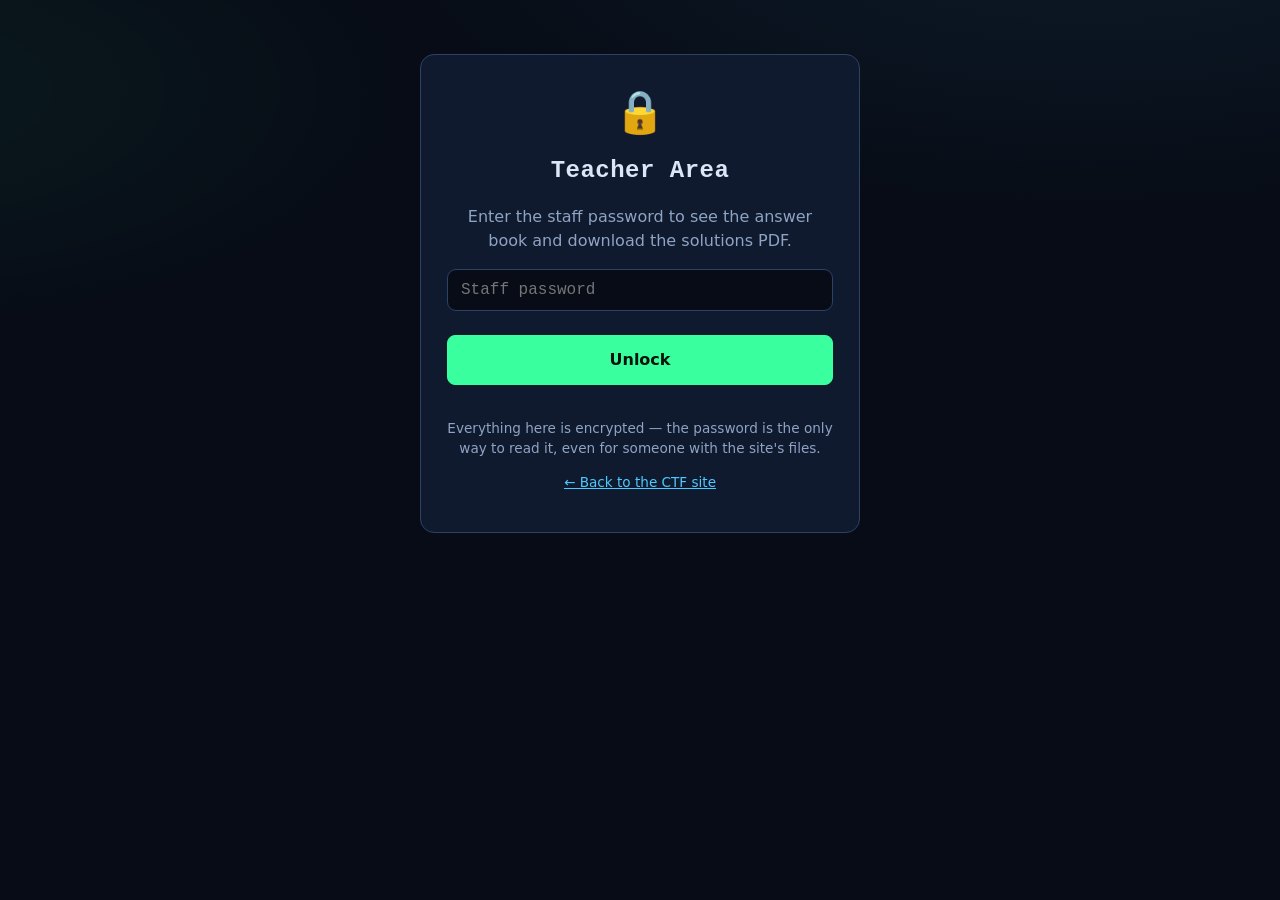
==== teacher.html @ ab00a382 "Make the site installable on phones as an app (PWA + offline) Pupils can now add CTF Practice to the" ====
<!doctype html>
<html lang="en">
<head>
<meta charset="utf-8">
<meta name="viewport" content="width=device-width, initial-scale=1">
<title>Teacher Area · Mr Butler's CTF</title>
<meta name="robots" content="noindex,nofollow">
<link rel="icon" href="data:image/svg+xml,%3Csvg xmlns='http://www.w3.org/2000/svg' viewBox='0 0 32 32'%3E%3Crect width='32' height='32' rx='6' fill='%230b1220'/%3E%3Cpath d='M16 6a5 5 0 0 0-5 5v3H9v12h14V14h-2v-3a5 5 0 0 0-5-5zm-3 8v-3a3 3 0 0 1 6 0v3z' fill='%23ffbf47'/%3E%3C/svg%3E">
<meta name="theme-color" content="#070c16">
<link rel="apple-touch-icon" href="assets/icons/apple-touch-icon.png">
<link rel="stylesheet" href="assets/css/style.css">
<style>
  .teacher-wrap { max-width: 920px; margin: 0 auto; padding: 28px max(16px, env(safe-area-inset-left, 0px)) 48px; }
  .gate { max-width: 440px; margin: 6vh auto; background: var(--panel); border: 1px solid var(--line2); border-radius: 14px; padding: 26px; text-align: center; }
  .gate .lock { font-size: 2.6rem; }
  .gate h1 { font-family: var(--mono); font-size: 1.5rem; margin: 10px 0 4px; }
  .gate p { color: var(--muted); }
  .gate form { display: flex; flex-direction: column; gap: 10px; margin-top: 16px; }
  .gate input { background: var(--bg); border: 1px solid var(--line2); color: var(--text); font-family: var(--mono); padding: 11px 13px; border-radius: 9px; font-size: 1rem; }
  .gate .msg { min-height: 1.3em; color: var(--red); font-size: .9rem; }
  .keys { display: grid; grid-template-columns: repeat(auto-fit, minmax(220px, 1fr)); gap: 12px; margin: 16px 0; }
  .key { background: var(--panel); border: 1px solid var(--line); border-radius: 12px; padding: 14px 16px; }
  .key.star { border-color: var(--amber); }
  .key .kl { font-family: var(--mono); font-size: .7rem; text-transform: uppercase; letter-spacing: .12em; color: var(--muted); }
  .key .kv { font-family: var(--mono); font-size: 1.1rem; font-weight: 600; margin-top: 6px; word-break: break-word; }
  .key.star .kv { color: var(--amber); font-size: 1.4rem; }
  .key a.kv { color: var(--cyan); text-decoration: none; }
  .dlrow { display: flex; gap: 10px; flex-wrap: wrap; align-items: center; margin: 10px 0 20px; }
  .ab-controls { display: flex; gap: 8px; flex-wrap: wrap; margin: 10px 0; }
  .ab-controls input, .ab-controls select { font-family: var(--mono); font-size: .9rem; background: var(--bg); color: var(--text); border: 1px solid var(--line2); border-radius: 8px; padding: 9px 11px; }
  .ab-controls input { flex: 1; min-width: 160px; }
  .ab-count { font-family: var(--mono); font-size: .78rem; color: var(--muted); margin-bottom: 8px; }
  .ab-cat-h { font-family: var(--mono); font-size: 1rem; color: var(--green); margin: 18px 0 6px; }
  .ab-item { border: 1px solid var(--line); border-radius: 9px; margin: 6px 0; overflow: hidden; }
  .ab-item > summary { cursor: pointer; list-style: none; padding: 10px 12px; display: flex; align-items: center; gap: 8px; flex-wrap: wrap; }
  .ab-item > summary::-webkit-details-marker { display: none; }
  .ab-item > summary::before { content: "+"; font-family: var(--mono); color: var(--cyan); width: 14px; }
  .ab-item[open] > summary::before { content: "\2013"; }
  .ab-item[open] > summary { background: var(--panel2); border-bottom: 1px solid var(--line); }
  .ab-title { font-weight: 600; }
  .ab-meta { font-family: var(--mono); font-size: .72rem; color: var(--muted); margin-left: auto; }
  .ab-flag { font-family: var(--mono); font-size: .76rem; color: var(--green); background: rgba(57,255,158,.1); border: 1px solid rgba(57,255,158,.3); border-radius: 5px; padding: 1px 7px; }
  .ab-body { padding: 10px 14px; }
  .ab-body pre, .ab-body pre.data { background: var(--bg); border: 1px solid var(--line); border-radius: 6px; padding: 7px 10px; white-space: pre-wrap; word-break: break-all; font-family: var(--mono); font-size: .82rem; overflow-x: auto; }
  .ab-h { font-family: var(--mono); font-size: .72rem; text-transform: uppercase; letter-spacing: .06em; margin: 10px 0 2px; }
  .ab-h.how { color: var(--cyan); } .ab-h.sol { color: var(--amber); }
  .ab-body ol { margin: 2px 0 2px 18px; } .ab-body li { margin: 3px 0; }
  .ab-flagline code { background: rgba(57,255,158,.1); color: var(--green); }
  .warnbox { background: rgba(255,92,122,.08); border: 1px solid rgba(255,92,122,.4); border-radius: 10px; padding: 12px 16px; margin: 14px 0; }
  .warnbox b { color: var(--red); }
</style>
</head>
<body>

<div id="gate" class="gate">
  <div class="lock">🔒</div>
  <h1>Teacher Area</h1>
  <p>Enter the staff password to see the answer book and download the solutions PDF.</p>
  <form id="gateForm" autocomplete="off">
    <input id="pw" type="password" placeholder="Staff password" autocomplete="current-password">
    <button class="btn primary big" type="submit">Unlock</button>
  </form>
  <div class="msg" id="msg"></div>
  <p class="small muted">Everything here is encrypted — the password is the only way to read it, even for someone with the site's files.</p>
  <p class="small"><a class="linkish" href="index.html">← Back to the CTF site</a></p>
</div>

<div id="content" class="teacher-wrap" hidden>
  <div class="masthead" style="display:flex;align-items:center;gap:12px;margin-bottom:6px">
    <span style="font-size:26px;color:var(--amber)">🔑</span>
    <div><div style="font-family:var(--mono);font-weight:700;letter-spacing:.06em;color:var(--amber)">TEACHER AREA</div>
    <div class="small muted">Mr Butler's CTF · staff only</div></div>
    <a class="btn small" href="index.html" style="margin-left:auto">← CTF site</a>
  </div>
  <h1 style="font-family:var(--mono)">Keys & answers</h1>

  <div class="keys" id="keys"></div>

  <div class="dlrow">
    <button class="btn primary" id="dlPdf">⬇ Download solutions PDF</button>
    <span class="muted small">All 203 challenges with how-to-complete and flags.</span>
  </div>

  <div class="warnbox"><b>Staff only.</b> This page holds every flag and solution. Keep the password to staff and don't leave this page open in front of pupils.</div>

  <h2 style="font-family:var(--mono)">Answer book</h2>
  <div class="ab-controls">
    <input id="abSearch" type="search" placeholder="Search by title, id or flag…" autocomplete="off">
    <select id="abCat"><option value="">All categories</option></select>
  </div>
  <div class="ab-count" id="abCount"></div>
  <div id="abList"></div>
</div>

<script>
(function () {
  var $ = function (s) { return document.querySelector(s); };
  function esc(s) { return String(s).replace(/[&<>]/g, function (c) { return { '&': '&amp;', '<': '&lt;', '>': '&gt;' }[c]; }); }
  var DATA = null;

  $('#gateForm').addEventListener('submit', function (e) {
    e.preventDefault();
    unlock($('#pw').value);
  });

  function bin(s) { return Uint8Array.from(atob(s), function (c) { return c.charCodeAt(0); }); }

  async function unlock(password) {
    var msg = $('#msg'); msg.textContent = 'Unlocking…'; msg.style.color = 'var(--muted)';
    if (!(window.crypto && crypto.subtle)) { msg.textContent = 'This browser cannot decrypt here (needs HTTPS).'; msg.style.color = 'var(--red)'; return; }
    var vault;
    try { vault = await (await fetch('assets/teacher/vault.json', { cache: 'no-store' })).json(); }
    catch (err) { msg.textContent = 'Could not load the data file.'; msg.style.color = 'var(--red)'; return; }
    try {
      var te = new TextEncoder(), td = new TextDecoder();
      var km = await crypto.subtle.importKey('raw', te.encode(password), 'PBKDF2', false, ['deriveKey']);
      var key = await crypto.subtle.deriveKey({ name: 'PBKDF2', salt: bin(vault.salt), iterations: vault.it, hash: 'SHA-256' }, km, { name: 'AES-GCM', length: 256 }, false, ['decrypt']);
      var pt = td.decode(await crypto.subtle.decrypt({ name: 'AES-GCM', iv: bin(vault.iv) }, key, bin(vault.ct)));
      DATA = JSON.parse(pt);
    } catch (err) {
      msg.textContent = '✗ Wrong password. Try again.'; msg.style.color = 'var(--red)'; return;
    }
    $('#gate').hidden = true; $('#content').hidden = false;
    render();
  }

  function render() {
    var info = DATA.info;
    $('#keys').innerHTML =
      '<div class="key star"><div class="kl">🔑 Test area password</div><div class="kv">' + esc(info.testPassword) + '</div></div>' +
      '<div class="key"><div class="kl">⏱️ Test length</div><div class="kv">' + info.testMinutes + ' minutes</div></div>' +
      '<div class="key"><div class="kl">🌐 Live site</div><a class="kv" href="' + info.siteUrl + '" target="_blank" rel="noopener">' + info.siteUrl.replace(/^https?:\/\//, '') + '</a></div>' +
      '<div class="key"><div class="kl">📦 Repository</div><a class="kv" href="' + info.repoUrl + '" target="_blank" rel="noopener">' + info.repoUrl.replace(/^https?:\/\//, '') + '</a></div>';

    var catName = {}; DATA.cats.forEach(function (c) {
      catName[c.id] = c.icon + ' ' + c.name;
      var o = document.createElement('option'); o.value = c.id; o.textContent = c.icon + ' ' + c.name; $('#abCat').appendChild(o);
    });
    function item(c) {
      var how = '<ol>' + c.how.map(function (h) { return '<li>' + h + '</li>'; }).join('') + '</ol>';
      return '<details class="ab-item"><summary><span class="ab-title">' + esc(c.t) + '</span>' +
        '<span class="ab-flag">' + esc(c.flag) + '</span>' +
        '<span class="ab-meta">' + c.ic + ' ' + esc(c.cn) + ' · ' + c.tr + ' · ' + c.pts + ' pts · ' + c.id + '</span></summary>' +
        '<div class="ab-body"><div>' + c.desc + '</div>' +
        '<div class="ab-h how">How to complete it</div>' + how +
        '<div class="ab-h sol">Solution</div><p>' + esc(c.sol) + '</p>' +
        '<p class="ab-flagline">Flag: <code>' + esc(c.flag) + '</code></p></div></details>';
    }
    function draw() {
      var q = ($('#abSearch').value || '').toLowerCase(), cat = $('#abCat').value;
      var items = DATA.ch.filter(function (c) {
        if (cat && c.cat !== cat) return false;
        if (q && (c.t + ' ' + c.id + ' ' + c.flag + ' ' + c.cn).toLowerCase().indexOf(q) < 0) return false;
        return true;
      });
      $('#abCount').textContent = items.length + ' of ' + DATA.ch.length + ' challenges';
      var html = '', cur = null;
      items.forEach(function (c) { if (c.cat !== cur) { cur = c.cat; html += '<div class="ab-cat-h">' + catName[c.cat] + '</div>'; } html += item(c); });
      $('#abList').innerHTML = html || '<p class="muted">No matches.</p>';
    }
    $('#abSearch').addEventListener('input', draw);
    $('#abCat').addEventListener('change', draw);
    draw();

    $('#dlPdf').addEventListener('click', function () {
      try {
        var bytes = bin(DATA.pdf);
        var blob = new Blob([bytes], { type: 'application/pdf' });
        var url = URL.createObjectURL(blob);
        var a = document.createElement('a'); a.href = url; a.download = 'MrButlersCTF-all-challenges.pdf';
        document.body.appendChild(a); a.click();
        setTimeout(function () { URL.revokeObjectURL(url); a.remove(); }, 1000);
      } catch (e) { alert('Could not prepare the PDF: ' + e.message); }
    });
  }
})();
</script>
</body>
</html>
---- assets/css/style.css ----
/* Mr Butler's CTF — no external fonts or CDNs so it works on locked-down school networks */
:root {
  --bg: #070c16;
  --bg2: #0b1322;
  --panel: #0f1a2e;
  --panel2: #142139;
  --line: #22324f;
  --line2: #2d4166;
  --text: #dbe6f7;
  --muted: #8fa3c2;
  --green: #39ff9e;
  --green-d: #1fbf74;
  --cyan: #4cc9ff;
  --amber: #ffbf47;
  --red: #ff5c7a;
  --violet: #b18cff;
  --mono: "Cascadia Code", "Consolas", "SFMono-Regular", "Menlo", "Liberation Mono", monospace;
  --sans: "Segoe UI", system-ui, -apple-system, "Helvetica Neue", Arial, sans-serif;
  --t1: #39ff9e; --t2: #4cc9ff; --t3: #ffbf47; --t4: #ff8a4c; --t5: #ff5c7a;
  --radius: 10px;
}
* { box-sizing: border-box; }
html, body { margin: 0; background: var(--bg); color: var(--text); font-family: var(--sans); font-size: 16px; line-height: 1.5; }
body {
  min-height: 100vh; display: flex; flex-direction: column;
  background:
    radial-gradient(1200px 500px at 85% -10%, rgba(76,201,255,.08), transparent 60%),
    radial-gradient(900px 400px at -10% 10%, rgba(57,255,158,.06), transparent 60%),
    var(--bg);
}
a { color: var(--cyan); }
button { font: inherit; color: inherit; }
code, pre, kbd { font-family: var(--mono); }
code { background: var(--panel2); border: 1px solid var(--line); padding: 1px 6px; border-radius: 5px; font-size: .9em; }
kbd { background: var(--panel2); border: 1px solid var(--line2); border-bottom-width: 3px; padding: 0 6px; border-radius: 5px; font-size: .85em; }
.sr { position: absolute; width: 1px; height: 1px; overflow: hidden; clip: rect(0 0 0 0); }
.skip { position: absolute; left: -999px; }
.skip:focus { left: 12px; top: 12px; z-index: 99; background: var(--green); color: #000; padding: 6px 10px; }
.muted { color: var(--muted); }
.small { font-size: .85rem; }
:focus-visible { outline: 2px solid var(--cyan); outline-offset: 2px; }

/* ---------- top bar ---------- */
.topbar {
  position: sticky; top: 0; z-index: 20;
  display: flex; align-items: center; gap: 20px; flex-wrap: wrap;
  padding: 10px 24px; background: rgba(7,12,22,.92); backdrop-filter: blur(6px);
  border-bottom: 1px solid var(--line);
}
.brand { display: flex; align-items: center; gap: 10px; }
.brand-flag { font-size: 28px; color: var(--green); text-shadow: 0 0 12px rgba(57,255,158,.6); }
.brand-name { font-family: var(--mono); font-weight: 700; letter-spacing: .08em; color: var(--green); }
.brand-sub { font-family: var(--mono); font-size: .72rem; color: var(--muted); }
.tabs { display: flex; gap: 4px; flex-wrap: wrap; flex: 1; }
.tab {
  background: none; border: 1px solid transparent; padding: 7px 14px; border-radius: 8px;
  color: var(--muted); cursor: pointer; font-weight: 600;
}
.tab:hover { color: var(--text); background: var(--panel); }
.tab.active { color: var(--green); border-color: var(--line2); background: var(--panel); }
.player { text-align: right; }
.player-name { background: none; border: 0; color: var(--text); font-weight: 700; cursor: pointer; padding: 0; text-decoration: underline dotted var(--line2); }
.player-stats { font-family: var(--mono); font-size: .8rem; color: var(--green); }

main { flex: 1; width: 100%; max-width: 1400px; margin: 0 auto; padding: 24px; }
.view { display: none; }
.view.active { display: block; }
h1 { font-family: var(--mono); font-size: 1.6rem; margin: 0 0 6px; letter-spacing: .02em; }
h2 { font-family: var(--mono); font-size: 1.15rem; margin: 28px 0 10px; }
h3 { font-size: 1rem; margin: 18px 0 6px; }

/* ---------- board ---------- */
.board-intro { display: flex; justify-content: space-between; gap: 24px; align-items: flex-end; flex-wrap: wrap; margin-bottom: 16px; }
.board-intro p { margin: 0; color: var(--muted); max-width: 70ch; }
.rank-card { min-width: 240px; background: var(--panel); border: 1px solid var(--line); border-radius: var(--radius); padding: 10px 14px; }
.rank-label { font-size: .7rem; text-transform: uppercase; letter-spacing: .12em; color: var(--muted); }
.rank-name { font-family: var(--mono); font-weight: 700; color: var(--amber); }
.rank-bar { height: 6px; background: var(--bg2); border-radius: 4px; overflow: hidden; margin: 6px 0 4px; }
.rank-bar span { display: block; height: 100%; width: 0; background: linear-gradient(90deg, var(--green), var(--cyan)); transition: width .4s; }
.rank-next { font-size: .75rem; color: var(--muted); }

.filters { display: flex; justify-content: space-between; gap: 12px; flex-wrap: wrap; margin: 12px 0 18px; }
.chip-row { display: flex; gap: 8px; flex-wrap: wrap; align-items: center; }
.chip {
  border: 1px solid var(--line2); background: var(--panel); padding: 5px 12px; border-radius: 999px;
  cursor: pointer; font-size: .85rem; color: var(--muted); display: inline-flex; align-items: center; gap: 6px;
}
.chip .dot { width: 8px; height: 8px; border-radius: 50%; }
.chip.on { color: var(--text); border-color: var(--cyan); background: var(--panel2); }
.search input { background: var(--panel); border: 1px solid var(--line2); color: var(--text); padding: 6px 12px; border-radius: 8px; width: 220px; }
.toggle { font-size: .85rem; color: var(--muted); display: flex; gap: 6px; align-items: center; cursor: pointer; }

.board { display: flex; flex-direction: column; gap: 22px; }
.cat { background: linear-gradient(180deg, var(--panel), var(--bg2)); border: 1px solid var(--line); border-radius: 14px; padding: 14px 16px 16px; }
.cat-head { display: flex; align-items: baseline; justify-content: space-between; gap: 12px; flex-wrap: wrap; margin-bottom: 10px; }
.cat-title { font-family: var(--mono); font-weight: 700; font-size: 1.05rem; display: flex; align-items: center; gap: 8px; }
.cat-icon { font-size: 1.1rem; }
.cat-blurb { color: var(--muted); font-size: .85rem; flex: 1; min-width: 200px; }
.cat-count { font-family: var(--mono); font-size: .8rem; color: var(--muted); }
.cat-guide { font-size: .8rem; background: none; border: 1px solid var(--line2); color: var(--cyan); border-radius: 6px; padding: 2px 8px; cursor: pointer; }
.tiles { display: grid; grid-template-columns: repeat(auto-fill, minmax(150px, 1fr)); gap: 10px; }
.tile {
  position: relative; text-align: left; cursor: pointer; min-height: 84px;
  background: var(--bg2); border: 1px solid var(--line2); border-left: 4px solid var(--tc, var(--t1));
  border-radius: 8px; padding: 8px 10px; display: flex; flex-direction: column; justify-content: space-between;
  transition: transform .12s, border-color .12s, background .12s;
}
.tile:hover { transform: translateY(-2px); border-color: var(--tc); background: var(--panel2); }
.tile-title { font-weight: 600; font-size: .88rem; line-height: 1.25; }
.tile-foot { display: flex; justify-content: space-between; align-items: center; margin-top: 6px; font-family: var(--mono); font-size: .75rem; color: var(--muted); }
.tile-pts { color: var(--tc); font-weight: 700; }
.tile.solved { background: rgba(57,255,158,.08); border-color: rgba(57,255,158,.35); }
.tile.solved::after { content: "✓"; position: absolute; top: 6px; right: 8px; color: var(--green); font-weight: 700; }
.tile.solved .tile-title { color: var(--muted); }
.t1 { --tc: var(--t1); } .t2 { --tc: var(--t2); } .t3 { --tc: var(--t3); } .t4 { --tc: var(--t4); } .t5 { --tc: var(--t5); }
.empty { color: var(--muted); padding: 30px; text-align: center; border: 1px dashed var(--line2); border-radius: 12px; }

/* ---------- buttons ---------- */
.btn {
  display: inline-flex; align-items: center; gap: 6px; cursor: pointer; user-select: none;
  background: var(--panel2); border: 1px solid var(--line2); color: var(--text);
  padding: 8px 14px; border-radius: 8px; font-weight: 600; font-size: .9rem; text-decoration: none;
}
.btn:hover { border-color: var(--cyan); }
.btn.primary { background: var(--green); color: #04130b; border-color: var(--green); }
.btn.primary:hover { background: #6dffb8; }
.btn.danger { color: var(--red); border-color: rgba(255,92,122,.4); }
.btn.small { padding: 4px 10px; font-size: .8rem; }
.btn:disabled { opacity: .5; cursor: not-allowed; }
.linkish { background: none; border: 0; color: var(--cyan); text-decoration: underline; cursor: pointer; padding: 0; }

/* ---------- modal ---------- */
.modal { position: fixed; inset: 0; z-index: 50; background: rgba(2,6,12,.75); display: flex; align-items: flex-start; justify-content: center; padding: 4vh 16px; overflow: auto; }
.modal[hidden] { display: none; }
.modal-card { position: relative; width: 100%; max-width: 780px; background: var(--panel); border: 1px solid var(--line2); border-radius: 14px; padding: 22px 24px 20px; box-shadow: 0 30px 80px rgba(0,0,0,.5); }
.modal-card.wide { max-width: 1100px; }
.modal-x { position: absolute; top: 12px; right: 12px; background: var(--bg2); border: 1px solid var(--line2); width: 32px; height: 32px; border-radius: 8px; cursor: pointer; }
.chal-meta { display: flex; gap: 8px; flex-wrap: wrap; align-items: center; font-family: var(--mono); font-size: .78rem; }
.tag { padding: 2px 8px; border-radius: 999px; border: 1px solid var(--line2); color: var(--muted); }
.tag.tier { color: var(--tc); border-color: var(--tc); }
.tag.pts { color: var(--bg); background: var(--tc); border-color: var(--tc); font-weight: 700; }
.tag.done { color: var(--green); border-color: var(--green); }
#chalTitle { font-family: var(--mono); margin: 10px 0 8px; font-size: 1.35rem; }
.chal-desc { color: var(--text); }
.chal-desc p { margin: .5em 0; }
.chal-desc pre, pre.data {
  background: var(--bg); border: 1px solid var(--line); border-radius: 8px; padding: 10px 12px;
  overflow: auto; white-space: pre-wrap; word-break: break-all; font-size: .85rem; max-height: 360px; margin: 8px 0 0;
}
.data-wrap { position: relative; margin: 10px 0; }
.data-tools { display: flex; gap: 6px; margin-top: 6px; flex-wrap: wrap; }
.chal-desc table { border-collapse: collapse; font-size: .85rem; margin: 8px 0; }
.chal-desc td, .chal-desc th { border: 1px solid var(--line2); padding: 4px 8px; }
.chal-desc img { max-width: 100%; border-radius: 8px; border: 1px solid var(--line); }
.chal-desc .learn { font-size: .85rem; color: var(--muted); border-left: 3px solid var(--violet); padding-left: 10px; margin-top: 10px; }
.files { margin: 12px 0 0; display: flex; flex-direction: column; gap: 6px; }
.file-row { display: flex; align-items: center; gap: 8px; flex-wrap: wrap; background: var(--bg2); border: 1px solid var(--line); border-radius: 8px; padding: 6px 10px; }
.file-row .fname { font-family: var(--mono); font-size: .85rem; flex: 1; }
.chal-actions { display: flex; gap: 8px; flex-wrap: wrap; margin: 14px 0 6px; }
.hints { margin: 12px 0; }
.hint-box { background: rgba(255,191,71,.07); border: 1px solid rgba(255,191,71,.35); border-radius: 8px; padding: 10px 12px; margin-top: 8px; }
.hint-warn { font-size: .78rem; color: var(--amber); font-weight: 700; text-transform: uppercase; letter-spacing: .06em; margin-bottom: 4px; }
.flag-form { display: flex; gap: 8px; margin-top: 14px; }
.flag-form input { flex: 1; background: var(--bg); border: 1px solid var(--line2); color: var(--green); font-family: var(--mono); padding: 10px 12px; border-radius: 8px; font-size: 1rem; }
.flag-msg { min-height: 1.5em; margin-top: 8px; font-weight: 600; }
.flag-msg.ok { color: var(--green); }
.flag-msg.bad { color: var(--red); }
.flag-msg.info { color: var(--amber); }
.shake { animation: shake .3s; }
@keyframes shake { 25% { transform: translateX(-6px); } 75% { transform: translateX(6px); } }

pre.code { background: var(--bg); border: 1px solid var(--line); border-radius: 8px; padding: 12px; margin: 0; overflow: auto; max-height: 70vh; font-size: .82rem; white-space: pre-wrap; word-break: break-word; tab-size: 2; }
.hl-tag { color: #ff7ab2; } .hl-attr { color: #ffbf47; } .hl-str { color: #9cff8f; } .hl-com { color: #7f93b3; font-style: italic; background: rgba(177,140,255,.08); }
.hl-kw { color: #c79bff; } .hl-num { color: #ffa07a; }

/* ---------- virtual browser ---------- */
.vb { width: 100%; max-width: 1400px; height: 92vh; background: #dfe5ee; border-radius: 12px; overflow: hidden; display: flex; flex-direction: column; border: 1px solid var(--line2); }
.vb-bar { display: flex; align-items: center; gap: 6px; padding: 8px; background: #1b2638; }
.vb-btn { background: #2a3850; border: 1px solid #3b4c6b; color: #e5edf9; height: 32px; min-width: 32px; border-radius: 7px; cursor: pointer; }
.vb-btn.wide { padding: 0 12px; font-weight: 600; }
.vb-btn.on { background: var(--cyan); color: #04121c; }
.vb-addr { flex: 1; display: flex; align-items: center; background: #0e1626; border: 1px solid #3b4c6b; border-radius: 999px; padding: 0 12px; height: 34px; font-family: var(--mono); font-size: .88rem; }
.vb-lock { font-size: .8rem; margin-right: 6px; opacity: .7; }
.vb-host { color: var(--muted); white-space: nowrap; }
.vb-addr input { flex: 1; background: none; border: 0; color: #fff; font: inherit; outline: none; min-width: 60px; }
.vb-body { flex: 1; display: flex; min-height: 0; }
.vb-page { flex: 1; min-width: 0; background: #fff; }
.vb-page iframe { width: 100%; height: 100%; border: 0; display: block; background: #fff; }
.vb-dev { width: 46%; min-width: 320px; display: none; flex-direction: column; background: var(--bg2); border-left: 2px solid var(--line2); color: var(--text); }
.vb-dev.open { display: flex; }
.vb-devtabs { display: flex; flex-wrap: wrap; border-bottom: 1px solid var(--line2); background: var(--panel); }
.vb-devtabs button { background: none; border: 0; border-bottom: 2px solid transparent; padding: 8px 10px; color: var(--muted); cursor: pointer; font-size: .82rem; font-weight: 600; }
.vb-devtabs button.active { color: var(--cyan); border-bottom-color: var(--cyan); }
.vb-devpanel { flex: 1; overflow: auto; padding: 10px; font-family: var(--mono); font-size: .8rem; }
.vb-devpanel pre.code { max-height: none; }
.con-line { padding: 3px 6px; border-bottom: 1px solid var(--line); white-space: pre-wrap; word-break: break-word; }
.con-line.err { color: var(--red); background: rgba(255,92,122,.06); }
.con-line.in { color: var(--cyan); }
.con-line.out { color: var(--muted); }
.con-input { display: flex; gap: 6px; margin-top: 8px; align-items: center; }
.con-input span { color: var(--cyan); }
.con-input input { flex: 1; background: var(--bg); border: 1px solid var(--line2); color: var(--text); font: inherit; padding: 6px 8px; border-radius: 6px; }
.kv { width: 100%; border-collapse: collapse; }
.kv th, .kv td { text-align: left; padding: 5px 6px; border-bottom: 1px solid var(--line); vertical-align: top; word-break: break-all; }
.kv th { color: var(--muted); font-weight: 600; }
.kv input { width: 100%; background: var(--bg); border: 1px solid var(--line2); color: var(--text); font: inherit; padding: 4px 6px; border-radius: 5px; }
.net-row { cursor: pointer; }
.net-row:hover { background: var(--panel2); }
.st-2 { color: var(--green); } .st-3 { color: var(--amber); } .st-4, .st-5 { color: var(--red); }
.dev-note { color: var(--muted); font-family: var(--sans); font-size: .8rem; margin: 0 0 8px; }

/* ---------- prose pages ---------- */
.prose { max-width: 860px; }
.prose.wide { max-width: 1100px; }
.prose p, .prose li { color: var(--text); }
.prose li { margin: 4px 0; }
.callout { background: var(--panel); border: 1px solid var(--line2); border-left: 4px solid var(--cyan); border-radius: 8px; padding: 12px 16px; margin: 14px 0; }
.callout.warn { border-left-color: var(--amber); }
.callout.good { border-left-color: var(--green); }
.guide-grid { display: grid; grid-template-columns: repeat(auto-fill, minmax(250px, 1fr)); gap: 12px; }
.guide-card { background: var(--panel); border: 1px solid var(--line); border-radius: 10px; padding: 12px 14px; }
.guide-card h3 { margin-top: 0; font-family: var(--mono); }
.guide-card ul { padding-left: 18px; margin: 6px 0 0; font-size: .9rem; }
.notice { background: var(--panel2); border: 1px solid var(--line2); border-radius: 8px; padding: 10px 14px; margin: 12px 0; }
.notice.good { border-color: var(--green); }
.notice.bad { border-color: var(--red); }

.progress-actions { display: flex; gap: 10px; flex-wrap: wrap; margin: 14px 0; }
.stat-grid { display: grid; grid-template-columns: repeat(auto-fill, minmax(170px, 1fr)); gap: 10px; margin-top: 16px; }
.stat { background: var(--panel); border: 1px solid var(--line); border-radius: 10px; padding: 12px 14px; }
.stat b { display: block; font-family: var(--mono); font-size: 1.6rem; color: var(--green); }
.stat span { color: var(--muted); font-size: .85rem; }
.cat-bars { display: grid; gap: 8px; }
.cat-bar { display: grid; grid-template-columns: 200px 1fr 80px; gap: 10px; align-items: center; font-size: .9rem; }
.cat-bar .track { height: 10px; background: var(--bg2); border: 1px solid var(--line); border-radius: 6px; overflow: hidden; }
.cat-bar .fill { height: 100%; background: linear-gradient(90deg, var(--green), var(--cyan)); }
.cat-bar .num { font-family: var(--mono); color: var(--muted); text-align: right; }
.history { font-family: var(--mono); font-size: .85rem; }
.history div { padding: 4px 0; border-bottom: 1px solid var(--line); display: flex; gap: 12px; }
.history .when { color: var(--muted); width: 150px; flex-shrink: 0; }

table.lb { width: 100%; border-collapse: collapse; margin-top: 12px; font-size: .9rem; }
table.lb th, table.lb td { padding: 7px 8px; border-bottom: 1px solid var(--line); text-align: left; }
table.lb th { color: var(--muted); font-weight: 600; cursor: pointer; white-space: nowrap; }
table.lb td.num { font-family: var(--mono); }
.badge { font-size: .72rem; padding: 1px 7px; border-radius: 999px; border: 1px solid; font-family: var(--mono); }
.badge.good { color: var(--green); border-color: var(--green); }
.badge.bad { color: var(--red); border-color: var(--red); }

/* ---------- toolkit ---------- */
.tool-head p { color: var(--muted); max-width: 90ch; }
.subtabs { display: flex; gap: 6px; flex-wrap: wrap; margin: 14px 0; }
.subtab { background: var(--panel); border: 1px solid var(--line2); color: var(--muted); padding: 6px 12px; border-radius: 8px; cursor: pointer; font-weight: 600; font-size: .88rem; }
.subtab.active { color: var(--bg); background: var(--cyan); border-color: var(--cyan); }
.tool-panel { background: var(--panel); border: 1px solid var(--line); border-radius: 12px; padding: 16px; }
.tool-cols { display: grid; grid-template-columns: 260px 1fr; gap: 16px; }
.tool-cols.even { grid-template-columns: 1fr 1fr; }
.ops { display: flex; flex-direction: column; gap: 4px; max-height: 620px; overflow: auto; padding-right: 4px; }
.ops .grp { font-size: .72rem; text-transform: uppercase; letter-spacing: .1em; color: var(--muted); margin: 8px 0 2px; }
.op-btn { text-align: left; background: var(--bg2); border: 1px solid var(--line); border-radius: 6px; padding: 5px 8px; cursor: pointer; font-size: .85rem; }
.op-btn:hover { border-color: var(--cyan); }
.field-label { font-size: .78rem; color: var(--muted); text-transform: uppercase; letter-spacing: .08em; display: block; margin: 8px 0 4px; }
textarea.io, input.io, select.io {
  width: 100%; background: var(--bg); border: 1px solid var(--line2); color: var(--text);
  font-family: var(--mono); font-size: .88rem; padding: 8px 10px; border-radius: 8px;
}
textarea.io { min-height: 120px; resize: vertical; }
.recipe { display: flex; flex-direction: column; gap: 6px; margin: 8px 0; }
.recipe-step { display: flex; gap: 8px; align-items: center; background: var(--panel2); border: 1px solid var(--line2); border-radius: 8px; padding: 6px 8px; font-size: .85rem; flex-wrap: wrap; }
.recipe-step b { flex: 1; }
.recipe-step input { width: 120px; background: var(--bg); border: 1px solid var(--line2); color: var(--text); font-family: var(--mono); padding: 3px 6px; border-radius: 5px; }
.recipe-step button { background: none; border: 0; color: var(--red); cursor: pointer; }
.recipe-empty { color: var(--muted); font-size: .85rem; border: 1px dashed var(--line2); border-radius: 8px; padding: 10px; }
.out-box { background: var(--bg); border: 1px solid var(--green-d); border-radius: 8px; padding: 10px; font-family: var(--mono); font-size: .88rem; white-space: pre-wrap; word-break: break-all; min-height: 80px; max-height: 420px; overflow: auto; }
.hexview { font-family: var(--mono); font-size: .8rem; background: var(--bg); border: 1px solid var(--line); border-radius: 8px; padding: 8px; max-height: 480px; overflow: auto; white-space: pre; }
.hexview .off { color: var(--muted); } .hexview .asc { color: var(--amber); }
.bars { display: flex; align-items: flex-end; gap: 3px; height: 160px; padding: 8px; background: var(--bg); border: 1px solid var(--line); border-radius: 8px; }
.bars div { flex: 1; background: var(--cyan); position: relative; min-height: 1px; border-radius: 2px 2px 0 0; }
.bars div span { position: absolute; bottom: -18px; left: 0; right: 0; text-align: center; font-family: var(--mono); font-size: .7rem; color: var(--muted); }
.sub-grid { display: grid; grid-template-columns: repeat(13, 1fr); gap: 4px; margin: 26px 0 10px; }
.sub-cell { text-align: center; font-family: var(--mono); }
.sub-cell label { display: block; color: var(--muted); font-size: .78rem; }
.sub-cell input { width: 100%; text-align: center; background: var(--bg); border: 1px solid var(--line2); color: var(--green); font-family: var(--mono); padding: 3px 0; border-radius: 5px; text-transform: uppercase; }
.canvas-wrap { background: repeating-conic-gradient(#1a2336 0% 25%, #121a29 0% 50%) 50% / 16px 16px; border: 1px solid var(--line); border-radius: 8px; padding: 8px; overflow: auto; max-height: 520px; }
.canvas-wrap canvas { image-rendering: pixelated; max-width: 100%; }
.row { display: flex; gap: 8px; flex-wrap: wrap; align-items: center; margin: 6px 0; }
.ascii-grid { display: grid; grid-template-columns: repeat(auto-fill, minmax(150px, 1fr)); gap: 4px; font-family: var(--mono); font-size: .8rem; }
.ascii-grid div { background: var(--bg2); border: 1px solid var(--line); border-radius: 5px; padding: 3px 6px; display: flex; justify-content: space-between; }
.ascii-grid b { color: var(--green); }

.toast { position: fixed; bottom: 24px; left: 50%; transform: translateX(-50%); z-index: 90; background: var(--green); color: #04130b; font-weight: 700; padding: 10px 18px; border-radius: 10px; box-shadow: 0 10px 30px rgba(0,0,0,.5); }
.foot { display: flex; justify-content: space-between; gap: 12px; flex-wrap: wrap; padding: 14px 24px; border-top: 1px solid var(--line); color: var(--muted); font-size: .8rem; }

@media (max-width: 860px) {
  main { padding: 16px; }
  .topbar { padding: 10px 16px; }
  .tool-cols, .tool-cols.even { grid-template-columns: 1fr; }
  .vb-body { flex-direction: column; }
  .vb-dev { width: 100%; min-width: 0; height: 45%; border-left: 0; border-top: 2px solid var(--line2); }
  .cat-bar { grid-template-columns: 1fr; }
  .sub-grid { grid-template-columns: repeat(7, 1fr); }
  .search input { width: 160px; }
}

/* walkthrough */
.answer-box .walk { margin: 6px 0 6px 18px; padding: 0; }
.answer-box .walk li { margin: 4px 0; }
.answer-box .flag-reveal { font-size: 1rem; }
.answer-box .flag-reveal code { color: var(--green); border-color: var(--green-d); }
.answer-box .ok-tick { color: var(--green); font-weight: 600; }
.walk-nudge { border-color: rgba(76,201,255,.4); background: rgba(76,201,255,.07); }
.walk-nudge .hint-warn { color: var(--cyan); }

/* walkthrough page */
.walk-steps { padding-left: 20px; }
.walk-steps li { margin: 8px 0; }
.table-wrap { overflow-x: auto; }
table.recognise { width: 100%; border-collapse: collapse; margin: 10px 0; font-size: .9rem; }
table.recognise th, table.recognise td { border: 1px solid var(--line2); padding: 7px 10px; text-align: left; vertical-align: top; }
table.recognise th { background: var(--panel2); color: var(--muted); font-weight: 600; }
table.recognise tr:nth-child(even) td { background: rgba(255,255,255,.015); }
.worked { background: var(--panel); border: 1px solid var(--line2); border-left: 4px solid var(--violet); border-radius: 10px; padding: 14px 18px; margin: 12px 0; }
.worked pre.data { max-height: none; }

/* resources page */
.res-grid { display: grid; grid-template-columns: repeat(auto-fill, minmax(260px, 1fr)); gap: 12px; margin: 10px 0 4px; }
.res-card { background: var(--panel); border: 1px solid var(--line); border-radius: 10px; padding: 12px 14px; }
.res-card a { font-weight: 700; font-size: 1rem; text-decoration: none; }
.res-card a:hover { text-decoration: underline; }
.res-host { font-family: var(--mono); font-size: .72rem; color: var(--muted); margin: 2px 0 6px; }
.res-card p { margin: 0; font-size: .86rem; color: var(--text); }

/* lessons page */
.lesson { background: var(--panel); border: 1px solid var(--line2); border-radius: 10px; margin: 8px 0; overflow: hidden; }
.lesson > summary { cursor: pointer; padding: 12px 16px; font-weight: 600; list-style: none; display: flex; align-items: center; gap: 10px; }
.lesson > summary::-webkit-details-marker { display: none; }
.lesson > summary::before { content: "▸"; color: var(--cyan); transition: transform .15s; }
.lesson[open] > summary::before { transform: rotate(90deg); }
.lesson[open] > summary { border-bottom: 1px solid var(--line); background: var(--panel2); }
.lesson-num { font-family: var(--mono); font-size: .72rem; color: var(--bg); background: var(--cyan); padding: 2px 8px; border-radius: 999px; }
.lesson-body { padding: 14px 18px; }
.lesson-body ul, .lesson-body ol { padding-left: 20px; }
.lesson-tip { background: rgba(177,140,255,.08); border-left: 3px solid var(--violet); padding: 8px 12px; border-radius: 0 6px 6px 0; font-size: .9rem; margin: 10px 0 0; }
.try-row { display: flex; flex-wrap: wrap; gap: 8px; align-items: center; margin: 12px 0 4px; }
.try-label { font-size: .8rem; color: var(--muted); font-weight: 600; text-transform: uppercase; letter-spacing: .06em; }
.plan { display: grid; gap: 10px; margin: 10px 0; }
.plan-week { background: var(--panel); border: 1px solid var(--line); border-left: 4px solid var(--green); border-radius: 8px; padding: 10px 14px; }
.plan-week b { display: block; font-family: var(--mono); color: var(--green); }
.plan-week span { font-size: .9rem; color: var(--text); }

/* tool guide + supportive microcopy */
.tool-guide { margin: 10px 0 0; background: var(--panel); border: 1px solid var(--line2); border-radius: 10px; }
.tool-guide > summary { cursor: pointer; padding: 10px 14px; font-weight: 600; color: var(--cyan); list-style: none; }
.tool-guide > summary::-webkit-details-marker { display: none; }
.tool-guide > summary::before { content: "▸ "; }
.tool-guide[open] > summary::before { content: "▾ "; }
.tool-guide-body { padding: 4px 16px 14px; display: grid; grid-template-columns: repeat(auto-fit, minmax(300px, 1fr)); gap: 12px; }
.tg-item { background: var(--bg2); border: 1px solid var(--line); border-radius: 8px; padding: 10px 14px; }
.tg-item h4 { margin: 0 0 6px; font-family: var(--mono); }
.tg-item p { margin: 4px 0; font-size: .88rem; }
.tg-when { color: var(--text); border-left: 3px solid var(--green); padding-left: 8px; }
.hint-reassure { font-size: .82rem; color: var(--muted); margin-top: 8px; font-style: italic; }

/* reference page */
.ref-head { display: flex; justify-content: space-between; align-items: center; gap: 12px; flex-wrap: wrap; }
dl.glossary, dl.faq { display: grid; grid-template-columns: max-content 1fr; gap: 4px 16px; margin: 8px 0; }
dl.faq { grid-template-columns: 1fr; }
dl.glossary dt { font-weight: 700; font-family: var(--mono); color: var(--cyan); }
dl.glossary dd { margin: 0; }
dl.faq dt { font-weight: 700; margin-top: 10px; color: var(--text); }
dl.faq dd { margin: 2px 0 0; color: var(--muted); }
@media (max-width: 600px) { dl.glossary { grid-template-columns: 1fr; } dl.glossary dd { margin-bottom: 8px; } }

/* print: turn the active page into a clean handout */
@media print {
  body { background: #fff; color: #000; }
  .topbar, .foot, .filters, .subtabs, .tool-guide, .progress-actions, .no-print, #randomBtn, .modal { display: none !important; }
  main { max-width: none; padding: 0; }
  .view { display: none !important; }
  .view.active { display: block !important; }
  a { color: #000; text-decoration: none; }
  h1, h2, h3, .lesson-num, dl.glossary dt { color: #000 !important; }
  table.recognise th { background: #eee !important; color: #000 !important; }
  table.recognise th, table.recognise td { border-color: #999 !important; }
  .callout, .worked, .lesson, .res-card, .guide-card { border-color: #ccc !important; background: #fff !important; }
  .ref-head .btn { display: none !important; }
  .lesson { break-inside: avoid; }
  .lesson > summary::before { content: ""; }
  details.lesson[open] .lesson-body, details > .lesson-body { display: block; }
}

/* nav Learn dropdown */
.tab-group { position: relative; display: inline-block; }
.tab-menu { position: absolute; top: 100%; left: 0; margin-top: 4px; background: var(--panel); border: 1px solid var(--line2); border-radius: 10px; padding: 6px; min-width: 180px; z-index: 30; box-shadow: 0 16px 40px rgba(0,0,0,.5); display: flex; flex-direction: column; gap: 2px; }
.tab-menu[hidden] { display: none; }
.tab-menu-item { text-align: left; background: none; border: 0; color: var(--text); padding: 8px 12px; border-radius: 7px; cursor: pointer; font-weight: 600; }
.tab-menu-item:hover { background: var(--panel2); color: var(--cyan); }
.tab-test { color: var(--amber); }
.tab-test.active { color: var(--amber); border-color: var(--amber); }

/* recommended-next card */
.recommend-card { display: flex; align-items: center; justify-content: space-between; gap: 16px; flex-wrap: wrap;
  background: linear-gradient(90deg, rgba(57,255,158,.1), rgba(76,201,255,.06)); border: 1px solid var(--line2); border-left: 4px solid var(--green); border-radius: 12px; padding: 12px 18px; margin: 4px 0 16px; }
.recommend-card.done { border-left-color: var(--amber); }
.rec-label { font-size: .72rem; text-transform: uppercase; letter-spacing: .1em; color: var(--muted); }
.rec-title { font-family: var(--mono); font-weight: 700; font-size: 1.1rem; }
.rec-why { color: var(--muted); font-size: .88rem; }

/* test area */
#view-test { max-width: 1100px; margin: 0 auto; }
.test-badge { display: inline-block; font-family: var(--mono); font-weight: 700; color: var(--amber); border: 1px solid var(--amber); border-radius: 999px; padding: 3px 12px; font-size: .8rem; }
.test-badge.small { font-size: .72rem; padding: 2px 10px; }
.test-gate { max-width: 560px; margin: 10px auto; background: var(--panel); border: 1px solid var(--line2); border-radius: 14px; padding: 24px 26px; }
.test-gate h1 { margin: 12px 0 6px; }
.test-rules { list-style: none; padding: 0; margin: 14px 0; }
.test-rules li { padding: 7px 0; border-bottom: 1px solid var(--line); }
.test-start-form { display: flex; flex-direction: column; gap: 4px; margin-top: 8px; }
.test-start-form .field-label { margin-top: 10px; }
.btn.big { padding: 12px 18px; font-size: 1rem; margin-top: 14px; justify-content: center; }
.test-bar { position: sticky; top: 56px; z-index: 15; display: flex; align-items: center; justify-content: space-between; gap: 12px; flex-wrap: wrap;
  background: var(--panel2); border: 1px solid var(--line2); border-radius: 12px; padding: 10px 16px; margin-bottom: 6px; }
.test-bar-left, .test-bar-right { display: flex; align-items: center; gap: 10px; }
.test-timer { font-family: var(--mono); font-size: 1.8rem; font-weight: 700; color: var(--green); letter-spacing: .04em; }
.test-timer.low { color: var(--amber); }
.test-timer.critical { color: var(--red); animation: pulse 1s infinite; }
@keyframes pulse { 50% { opacity: .5; } }
.test-score { font-family: var(--mono); color: var(--cyan); }
.test-score b { color: var(--green); }
.test-note { color: var(--muted); font-size: .85rem; margin: 2px 0 12px; }
.test-results { max-width: 820px; margin: 0 auto; }
.result-stats { display: grid; grid-template-columns: repeat(auto-fit, minmax(140px, 1fr)); gap: 10px; margin: 14px 0; }
.result-list { display: grid; grid-template-columns: repeat(auto-fill, minmax(280px, 1fr)); gap: 4px; }
.result-row { display: flex; justify-content: space-between; gap: 10px; padding: 6px 10px; border: 1px solid var(--line); border-radius: 7px; background: var(--bg2); }
.result-row.got { border-color: rgba(57,255,158,.4); }
.result-row.got span:first-child { color: var(--green); }
.result-row.miss span:first-child { color: var(--muted); }
@media print { .test-bar, .test-note, #testModal { display: none !important; } }

/* first-run welcome tour */
.welcome-overlay { position: fixed; inset: 0; z-index: 100; background: rgba(2,6,12,.82); backdrop-filter: blur(4px); display: flex; align-items: center; justify-content: center; padding: 5vh 16px; overflow: auto; }
.welcome-overlay[hidden] { display: none; }
.welcome-card { position: relative; width: 100%; max-width: 520px; text-align: center;
  background: radial-gradient(600px 240px at 50% -10%, rgba(57,255,158,.14), transparent 70%), var(--panel);
  border: 1px solid var(--line2); border-radius: 18px; padding: 30px 28px 24px; box-shadow: 0 30px 80px rgba(0,0,0,.6); animation: wcIn .25s ease; }
@keyframes wcIn { from { transform: translateY(10px) scale(.98); opacity: 0; } }
.welcome-skip { position: absolute; top: 12px; right: 14px; background: none; border: 0; color: var(--muted); cursor: pointer; font-size: .82rem; }
.welcome-skip:hover { color: var(--text); }
.welcome-icon { font-size: 3rem; line-height: 1; margin: 6px 0 10px; }
.welcome-card h2 { font-family: var(--mono); margin: 0 0 10px; font-size: 1.4rem; }
.welcome-body { color: var(--text); line-height: 1.55; min-height: 96px; }
.welcome-body code { color: var(--green); }
.welcome-dots { display: flex; gap: 7px; justify-content: center; margin: 18px 0 16px; }
.wc-dot { width: 8px; height: 8px; border-radius: 50%; background: var(--line2); transition: background .2s, transform .2s; }
.wc-dot.on { background: var(--green); transform: scale(1.25); }
.welcome-nav { display: flex; gap: 10px; justify-content: center; }
.welcome-nav .btn { min-width: 110px; justify-content: center; }
.welcome-nav .btn.primary { min-width: 160px; }
@media (max-width: 480px) { .welcome-nav { flex-direction: column-reverse; } .welcome-nav .btn { width: 100%; } }

/* per-challenge tutorial */
.tutorial-box { border-color: rgba(76,201,255,.4); background: rgba(76,201,255,.06); }
.tutorial-box .walk { margin: 6px 0 6px 18px; }
.tutorial-box .walk li { margin: 5px 0; }
.btn.on { border-color: var(--cyan); color: var(--cyan); }

/* mobile hamburger nav */
.hamburger { display: none; }
/* drawer-only extras: hidden on desktop, re-shown inside the mobile query below */
.nav-head, .nav-extra { display: none; }
@media (max-width: 760px) {
  /* the closed drawer parks off the right edge; stop it widening the page */
  html, body { overflow-x: hidden; }
  /* backdrop-filter would make .topbar the containing block for the fixed drawer,
     trapping it at bar height — drop it on phone so the drawer spans the viewport */
  .topbar { position: sticky; flex-wrap: wrap; row-gap: 8px; backdrop-filter: none; }
  /* lift the whole bar (which contains the drawer) above the backdrop when open */
  body.nav-open .topbar { z-index: 65; }
  .hamburger { display: inline-flex; flex-direction: column; justify-content: center; gap: 5px;
    width: 42px; height: 38px; margin-left: auto; order: 2;
    background: var(--panel); border: 1px solid var(--line2); border-radius: 9px; cursor: pointer; padding: 0 9px; }
  .hamburger span { display: block; height: 2px; width: 100%; background: var(--green); border-radius: 2px; transition: transform .2s, opacity .2s; }
  body.nav-open .hamburger span:nth-child(1) { transform: translateY(7px) rotate(45deg); }
  body.nav-open .hamburger span:nth-child(2) { opacity: 0; }
  body.nav-open .hamburger span:nth-child(3) { transform: translateY(-7px) rotate(-45deg); }
  .hamburger { z-index: 61; }
  .brand { order: 1; }
  .player { display: none; }
  /* right-side slide-in drawer */
  body.nav-open::before { content: ""; position: fixed; inset: 0; background: rgba(2,6,12,.6); z-index: 55; }
  .tabs { position: fixed; top: 0; right: 0; height: 100%; width: min(84vw, 330px);
    flex-direction: column; align-items: stretch; gap: 2px;
    background: var(--bg2); border-left: 1px solid var(--line2); box-shadow: -14px 0 44px rgba(0,0,0,.55);
    padding: 14px 14px calc(16px + env(safe-area-inset-bottom, 0px));
    transform: translateX(100%); transition: transform .25s ease; overflow-y: auto; z-index: 60; }
  body.nav-open .tabs { transform: translateX(0); }
  .tabs .tab { text-align: left; padding: 11px 14px; border-radius: 8px; width: 100%; }
  .tab-group { width: 100%; }
  #learnToggle { width: 100%; text-align: left; }
  .tab-menu { position: static; box-shadow: none; border: 0; border-left: 2px solid var(--line2);
    border-radius: 0; margin: 2px 0 2px 10px; padding: 2px 0 2px 4px; min-width: 0; }
  .tab-menu-item { padding: 10px 12px; }
  .nav-head { display: flex; justify-content: space-between; align-items: center; margin-bottom: 8px; padding-bottom: 8px; border-bottom: 1px solid var(--line); }
  .nav-head span { font-family: var(--mono); color: var(--muted); font-size: .72rem; letter-spacing: .12em; text-transform: uppercase; }
  .nav-close { background: var(--panel); border: 1px solid var(--line2); color: var(--text); width: 34px; height: 34px; border-radius: 8px; cursor: pointer; font-size: 1rem; }
  .nav-extra { flex-direction: column; gap: 8px; margin-top: 10px; padding-top: 10px; border-top: 1px solid var(--line); }
  .nav-sep { font-family: var(--mono); font-size: .72rem; letter-spacing: .12em; text-transform: uppercase; color: var(--muted); }
  .nav-action { background: var(--panel) !important; border: 1px solid var(--line2) !important; }
  .nav-mode { display: flex; align-items: center; gap: 8px; flex-wrap: wrap; }
  .nav-sub { font-family: var(--mono); font-size: .72rem; color: var(--muted); min-width: 64px; }
  .nav-check { display: flex; align-items: center; gap: 8px; color: var(--text); padding: 8px 2px; font-size: .92rem; cursor: pointer; }
  .nav-diff { display: flex; flex-direction: column; gap: 6px; }
  #navTierChips { display: flex; flex-wrap: wrap; gap: 6px; }
}

/* tutorial-used markers */
.tile.tut-used { box-shadow: inset 0 0 0 1px rgba(76,201,255,.45); }
.tile .tut-mark { position: absolute; top: 6px; right: 8px; font-size: .78rem; opacity: .9; }
.tile.solved.tut-used::after { right: 26px; }
.btn.tut-done { border-color: var(--cyan); color: var(--cyan); }
td.tut-cell { color: var(--cyan); font-weight: 700; }
.struggle-list { display: grid; gap: 6px; margin-top: 10px; }
.struggle-row { display: grid; grid-template-columns: 44px 1fr auto; align-items: center; gap: 12px; background: var(--panel); border: 1px solid var(--line); border-left: 3px solid var(--cyan); border-radius: 8px; padding: 8px 12px; }
.struggle-n { font-family: var(--mono); font-weight: 700; color: var(--cyan); background: var(--panel2); border-radius: 6px; text-align: center; padding: 3px 0; }
@media (max-width: 560px) { .struggle-row { grid-template-columns: 36px 1fr; } .struggle-row .muted { grid-column: 2; } }

/* back-to-challenge bar in the Toolkit */
.tool-back { display: flex; align-items: center; gap: 12px; flex-wrap: wrap; margin: 4px 0 12px;
  background: rgba(57,255,158,.07); border: 1px solid rgba(57,255,158,.35); border-radius: 10px; padding: 8px 12px; }
.tool-back .tb-hint { color: var(--muted); font-size: .85rem; }
.tool-back[hidden] { display: none !important; }

/* view-mode toggle (Real event / Tutorial) */
.mode-bar { display: flex; align-items: center; gap: 12px; flex-wrap: wrap; margin: 4px 0 14px; }
.mode-label { font-family: var(--mono); font-size: .72rem; text-transform: uppercase; letter-spacing: .12em; color: var(--muted); }
.mode-seg { display: inline-flex; background: var(--panel); border: 1px solid var(--line2); border-radius: 999px; padding: 3px; }
.mode-btn { background: none; border: 0; color: var(--muted); font-weight: 600; font-size: .88rem; padding: 6px 14px; border-radius: 999px; cursor: pointer; }
.mode-btn:hover { color: var(--text); }
.mode-btn.on[data-mode="real"] { background: var(--amber); color: #1a1205; }
.mode-btn.on[data-mode="tutorial"] { background: var(--cyan); color: #04121c; }
.mode-desc { color: var(--muted); font-size: .85rem; }
@media (max-width: 560px) { .mode-desc { flex-basis: 100%; } }

/* phone homepage declutter */
.phone-only { display: none; }
@media (max-width: 760px) {
  .phone-only { display: inline-flex; }
  /* hide the wordy bits so challenges are reachable fast */
  .board-intro > div > p { display: none; }           /* intro paragraph */
  .board-intro { margin-bottom: 10px; }
  .rank-card { display: none; }                         /* rank lives on My progress */
  .board-intro h1 { font-size: 1.3rem; margin-bottom: 0; }
  /* board controls now live in the hamburger drawer on phone */
  .mode-bar { display: none; }
  #recommend { display: none; }
  #tierChips { display: none; }
  .filters .toggle { display: none; }                   /* hide-solved → drawer */
  #randomBtn { display: none; }                         /* surprise me → drawer */
  .filters { margin: 8px 0 14px; gap: 8px; }
  .search { width: 100%; }
  .search input { flex: 1; width: auto; min-width: 0; }
  .filters .chip-row:first-child { flex-wrap: wrap; }
  /* show the drawer-only board options — only while the challenge board is open */
  body.view-board .nav-extra { display: flex; }
}

/* ======================= Extra features ======================= */
/* confetti overlay */
#confetti { position: fixed; inset: 0; width: 100%; height: 100%; pointer-events: none; z-index: 9999; opacity: 0; transition: opacity .4s ease; }

/* daily challenge card */
.daily-card { display: flex; justify-content: space-between; align-items: center; gap: 14px; flex-wrap: wrap;
  border: 1px solid var(--line2); border-left: 4px solid var(--amber); border-radius: var(--radius);
  background: linear-gradient(100deg, rgba(255,191,71,.10), rgba(76,201,255,.05)); padding: 14px 16px; margin: 0 0 14px; }
.daily-card.done { border-left-color: var(--green); background: linear-gradient(100deg, rgba(57,255,158,.10), rgba(76,201,255,.04)); }
.daily-flag { font-family: var(--mono); font-size: .72rem; letter-spacing: .12em; text-transform: uppercase; color: var(--amber); }
.daily-card.done .daily-flag { color: var(--green); }
.daily-title { font-size: 1.15rem; font-weight: 700; margin-top: 2px; }
.daily-meta { color: var(--muted); font-size: .85rem; margin-top: 2px; }
.daily-side { display: flex; flex-direction: column; align-items: flex-end; gap: 8px; }
.streak-pill { font-family: var(--mono); font-size: .8rem; color: var(--text); background: rgba(255,191,71,.12); border: 1px solid rgba(255,191,71,.35); border-radius: 999px; padding: 4px 11px; white-space: nowrap; }
.daily-done { color: var(--green); font-weight: 700; font-size: .9rem; }

/* badge shelf */
.badge-head { display: flex; align-items: center; justify-content: space-between; gap: 10px; flex-wrap: wrap; }
.badge-head h2 { margin-bottom: 0; }
.sound-toggle { white-space: nowrap; }
.badge-count { font-family: var(--mono); font-size: .9rem; color: var(--muted); font-weight: 400; }
.badge-grid { display: grid; grid-template-columns: repeat(auto-fill, minmax(150px, 1fr)); gap: 10px; margin: 6px 0 4px; }
.badge-tile { position: relative; border: 1px solid var(--line); border-radius: var(--radius); background: var(--panel); padding: 12px 12px 10px; text-align: center; opacity: .5; filter: grayscale(.7); transition: transform .12s ease; }
.badge-tile.got { opacity: 1; filter: none; border-color: var(--green-d); background: linear-gradient(180deg, rgba(57,255,158,.08), var(--panel)); }
.badge-tile.got:hover { transform: translateY(-2px); }
.badge-ic { display: block; font-size: 1.8rem; line-height: 1; margin-bottom: 6px; }
.badge-nm { display: block; font-weight: 700; font-size: .92rem; }
.badge-dsc { display: block; color: var(--muted); font-size: .76rem; margin: 3px 0 6px; min-height: 2.2em; }
.badge-prog { display: inline-block; font-family: var(--mono); font-size: .72rem; color: var(--muted); }
.badge-tile.got .badge-prog { color: var(--green); }

/* certificate CTA on progress */
.cert-cta { display: flex; justify-content: space-between; align-items: center; gap: 14px; flex-wrap: wrap;
  border: 1px solid var(--line2); border-radius: var(--radius); background: var(--panel); padding: 14px 16px; margin: 14px 0; }
.cert-cta.locked { opacity: .75; }
.cert-cta b { font-size: 1.02rem; }
.cert-cta p { margin: 3px 0 0; }

/* certificate modal */
.cert-name-field { display: block; color: var(--muted); font-size: .85rem; margin: 4px 0 12px; }
.cert-name-field input { display: block; width: 100%; margin-top: 5px; padding: 9px 11px; border-radius: 8px; border: 1px solid var(--line2); background: var(--bg2); color: var(--text); font-size: 1rem; box-sizing: border-box; }
.cert-actions { display: flex; gap: 10px; margin-top: 14px; flex-wrap: wrap; }
.cert-sheet { background: #fff; border-radius: 10px; padding: 4px; }
.cert-inner { border: 3px double #c9a227; border-radius: 8px; padding: 30px 26px; text-align: center; color: #1a2b1f;
  background: radial-gradient(circle at 50% 0%, #fffdf4, #fff); font-family: "Georgia", "Times New Roman", serif; }
.cert-top { font-family: var(--mono); letter-spacing: .18em; text-transform: uppercase; color: #1fbf74; font-size: .8rem; }
.cert-sub { font-size: 1.9rem; font-weight: 700; margin: 6px 0 16px; color: #14301f; letter-spacing: .01em; }
.cert-awarded { color: #4a5a50; font-size: .9rem; }
.cert-person { font-size: 1.7rem; font-weight: 700; margin: 6px 0; color: #0d6b43; border-bottom: 2px solid #e3d6a0; display: inline-block; padding: 0 18px 4px; }
.cert-line { max-width: 460px; margin: 14px auto 0; color: #2c3a31; font-size: 1rem; line-height: 1.55; }
.cert-badges { font-size: 1.6rem; margin: 16px 0 4px; letter-spacing: 4px; }
.cert-foot { display: flex; justify-content: space-between; margin-top: 22px; color: #4a5a50; font-size: .82rem; }
.cert-sig { font-style: italic; }

/* print only the certificate sheet */
@media print {
  body.printing-cert { background: #fff; }
  body.printing-cert > *:not(#certModal) { display: none !important; }
  body.printing-cert #certModal { position: static; display: block; background: #fff; }
  body.printing-cert #certModal .modal-card { box-shadow: none; border: 0; max-width: none; width: auto; padding: 0; background: #fff; }
  body.printing-cert .modal-x, body.printing-cert .cert-name-field, body.printing-cert #certHeading, body.printing-cert .cert-actions { display: none !important; }
  body.printing-cert .cert-sheet { padding: 0; }
}

@media (max-width: 760px) {
  .daily-side { align-items: stretch; width: 100%; }
  .daily-side .btn { width: 100%; }
  .badge-grid { grid-template-columns: repeat(auto-fill, minmax(120px, 1fr)); }
}

/* "reading the clues" block inside a revealed walkthrough */
.clue-read { border: 1px solid rgba(76,201,255,.35); background: rgba(76,201,255,.07); border-radius: 8px; padding: 10px 12px; margin: 2px 0 12px; }
.clue-read .clue-head { font-weight: 700; color: var(--cyan); font-size: .92rem; margin-bottom: 4px; }
.clue-read p { margin: 0; font-size: .92rem; }
/* walkthrough page: clue callouts */
.clue-why { border-left: 3px solid var(--amber); background: rgba(255,191,71,.07); padding: 8px 12px; margin: 8px 0 0; border-radius: 0 6px 6px 0; font-size: .92rem; }
.clue-why b.sig { color: var(--amber); }
.signpost { display: inline-block; background: rgba(255,191,71,.14); border: 1px solid rgba(255,191,71,.4); border-radius: 5px; padding: 1px 6px; font-family: var(--mono); font-size: .85em; color: var(--amber); }

/* ======================= Classroom pack ======================= */
.handout { border: 1px solid var(--line2); border-radius: var(--radius); background: var(--panel); padding: 16px 18px; margin: 0 0 18px; }
.handout-head { display: flex; align-items: center; justify-content: space-between; gap: 10px; flex-wrap: wrap; margin-bottom: 10px; }
.handout-head h2 { margin: 0; border: 0; padding: 0; }
.handout-body { font-size: .95rem; }
.poster { text-align: center; }
.poster-big code { font-size: 2.4rem; color: var(--green); background: none; }
.poster-sub { color: var(--muted); font-size: .9rem; }
.poster-list { text-align: left; max-width: 640px; margin: 12px auto 0; }
.poster-list li { margin: 7px 0; }
.method-poster { counter-reset: m; list-style: none; padding: 0; margin: 0; }
.method-poster li { position: relative; padding: 10px 12px 10px 48px; border: 1px solid var(--line); border-radius: 8px; margin: 8px 0; }
.method-poster li::before { counter-increment: m; content: counter(m); position: absolute; left: 10px; top: 50%; transform: translateY(-50%); width: 28px; height: 28px; border-radius: 50%; background: var(--green); color: #03110a; font-weight: 700; display: flex; align-items: center; justify-content: center; }
.role-cards { display: grid; grid-template-columns: repeat(auto-fill, minmax(230px, 1fr)); gap: 12px; }
.role-card { border: 1px dashed var(--line2); border-radius: 8px; padding: 12px 14px; background: var(--bg2); }
.role-card h3 { margin: 0 0 6px; font-size: 1.05rem; }
.role-card p { margin: 0; font-size: .88rem; color: var(--text); }
.twocol { display: grid; grid-template-columns: 1fr 1fr; gap: 10px 26px; }
.twocol h3 { margin: 6px 0 4px; }
.twocol ul { margin: 0 0 8px; padding-left: 20px; }
.twocol li { margin: 4px 0; }
@media (max-width: 700px) { .twocol { grid-template-columns: 1fr; } }

/* print: one handout, or the whole pack, clean in black and white */
@media print {
  body.printing-handout .topbar, body.printing-handout .foot, body.printing-handout .player,
  body.printing-pack .topbar, body.printing-pack .foot, body.printing-pack .player,
  body.printing-handout .no-print, body.printing-pack .no-print { display: none !important; }
  body.printing-handout .handout:not(.printing) { display: none !important; }
  body.printing-handout, body.printing-pack { background: #fff !important; color: #111 !important; }
  body.printing-handout .prose, body.printing-pack .prose { max-width: none; }
  body.printing-handout .handout, body.printing-pack .handout { border: 1px solid #999; background: #fff; color: #111; break-inside: avoid; page-break-inside: avoid; margin-bottom: 16px; }
  body.printing-handout .handout, body.printing-handout .handout *,
  body.printing-pack .handout, body.printing-pack .handout * { color: #111 !important; }
  body.printing-handout .poster-big code, body.printing-pack .poster-big code { color: #111; }
  body.printing-handout .role-card, body.printing-pack .role-card { background: #fff; border: 1px dashed #666; break-inside: avoid; }
  body.printing-handout table, body.printing-pack table { color: #111; }
  body.printing-handout th, body.printing-handout td, body.printing-pack th, body.printing-pack td { border-color: #bbb !important; }
  body.printing-handout code, body.printing-pack code { color: #111; background: #eee; }
  body.printing-handout .poster-sub, body.printing-pack .poster-sub { color: #444; }
  body.printing-pack .handout { page-break-after: always; }
  body.printing-pack .handout:last-child { page-break-after: auto; }
}

/* ======================= Projector mock-event screen ======================= */
.event-launch { display: flex; align-items: center; justify-content: space-between; gap: 16px; flex-wrap: wrap; }
.event-launch p { margin: 3px 0 0; }
body.event-open { overflow: hidden; }
#eventScreen { position: fixed; inset: 0; z-index: 200; background: radial-gradient(circle at 50% -10%, #0d1b33, var(--bg) 60%); color: var(--text); display: flex; flex-direction: column; padding: 18px clamp(16px, 3vw, 40px) 24px; overflow: auto; }
#eventScreen[hidden] { display: none !important; }
.ev-top { display: flex; align-items: center; justify-content: space-between; gap: 12px; }
.ev-title { flex: 1; min-width: 0; background: transparent; border: 1px solid transparent; color: var(--green); font-family: var(--mono); font-weight: 700; font-size: clamp(1.1rem, 2.4vw, 1.8rem); padding: 6px 8px; border-radius: 8px; }
.ev-title:hover, .ev-title:focus { border-color: var(--line2); outline: none; background: rgba(255,255,255,.03); }
.ev-top-btns { display: flex; gap: 8px; flex-shrink: 0; }
.ev-main { flex: 1; display: grid; grid-template-columns: 1.3fr 1fr; gap: clamp(16px, 3vw, 40px); align-items: start; margin-top: clamp(8px, 2vh, 24px); }
.ev-clock-wrap { text-align: center; display: flex; flex-direction: column; align-items: center; justify-content: center; gap: 14px; }
.ev-status { font-family: var(--mono); letter-spacing: .08em; text-transform: uppercase; font-size: clamp(.8rem, 1.6vw, 1.05rem); color: var(--muted); }
.ev-status.live { color: var(--green); }
.ev-status.paused { color: var(--amber); }
.ev-status.done { color: var(--red); }
.ev-clock { font-family: var(--mono); font-weight: 700; line-height: 1; font-size: clamp(5rem, 22vw, 18rem); color: var(--text); letter-spacing: -.02em; }
.ev-clock.low { color: var(--amber); }
.ev-clock.critical { color: var(--red); animation: evpulse 1s ease-in-out infinite; }
.ev-clock.done { color: var(--red); }
@keyframes evpulse { 50% { opacity: .55; } }
.ev-controls { display: flex; align-items: center; gap: 10px; flex-wrap: wrap; justify-content: center; }
.ev-controls .btn { font-size: clamp(.9rem, 1.6vw, 1.1rem); padding: 9px 16px; }
.ev-dur { display: flex; align-items: center; gap: 7px; font-family: var(--mono); font-size: .85rem; color: var(--muted); }
.ev-dur select { background: var(--panel); color: var(--text); border: 1px solid var(--line2); border-radius: 8px; padding: 8px 10px; font-size: 1rem; }
.ev-ticker { margin-top: 8px; min-height: 2.2em; max-width: 42ch; }
.ev-ticker span { color: var(--cyan); font-size: clamp(.95rem, 1.8vw, 1.25rem); transition: opacity .3s ease; }
.ev-side { background: rgba(10,18,33,.6); border: 1px solid var(--line2); border-radius: 14px; padding: 16px 18px; max-height: 76vh; display: flex; flex-direction: column; }
.ev-side-head { display: flex; align-items: center; justify-content: space-between; gap: 10px; flex-wrap: wrap; margin-bottom: 10px; }
.ev-side-head h2 { margin: 0; border: 0; padding: 0; font-size: clamp(1.1rem, 2vw, 1.5rem); }
.ev-side-btns { display: flex; gap: 8px; }
.ev-board { flex: 1; overflow: auto; }
.ev-empty { color: var(--muted); font-size: .95rem; }
.ev-row { display: grid; grid-template-columns: 1.8em minmax(0, 1fr) auto auto; align-items: center; gap: 9px; padding: 10px 12px; border-radius: 10px; border: 1px solid var(--line); margin-bottom: 8px; background: var(--panel); font-size: clamp(1rem, 1.5vw, 1.2rem); }
.ev-row.top { border-color: var(--green-d); background: linear-gradient(180deg, rgba(57,255,158,.08), var(--panel)); }
.ev-rank { font-size: 1.25em; text-align: center; }
.ev-name { font-weight: 700; line-height: 1.2; overflow-wrap: anywhere; }
.ev-pts { font-family: var(--mono); color: var(--green); font-weight: 700; }
.ev-pts small { color: var(--muted); font-weight: 400; }
.ev-flags { font-family: var(--mono); color: var(--muted); }
.ev-hint { margin-top: 10px; color: var(--muted); font-size: .82rem; line-height: 1.45; }
@media (max-width: 820px) {
  .ev-main { grid-template-columns: 1fr; }
  .ev-side { max-height: none; }
  .ev-clock { font-size: clamp(4rem, 30vw, 9rem); }
}

/* ======================= Save & continue ======================= */
.save-status { border-radius: 8px; padding: 9px 13px; margin: 2px 0 14px; font-size: .92rem; }
.save-status.ok { border: 1px solid var(--green-d); background: rgba(57,255,158,.08); color: var(--text); }
.save-status.warn { border: 1px solid rgba(255,191,71,.5); background: rgba(255,191,71,.1); color: var(--text); }
.save-panel { display: grid; grid-template-columns: 1fr 1fr; gap: 14px; margin: 0 0 12px; }
.save-method { border: 1px solid var(--line2); border-radius: var(--radius); background: var(--panel); padding: 14px 16px; }
.save-method-head { display: flex; align-items: center; gap: 9px; margin-bottom: 4px; }
.save-method-head h3 { margin: 0; font-size: 1.05rem; }
.save-num { width: 24px; height: 24px; border-radius: 50%; background: var(--line2); color: var(--text); font-family: var(--mono); font-weight: 700; display: inline-flex; align-items: center; justify-content: center; font-size: .85rem; flex-shrink: 0; }
.pill-rec { font-family: var(--mono); font-size: .66rem; letter-spacing: .08em; text-transform: uppercase; color: #03110a; background: var(--green); border-radius: 999px; padding: 2px 7px; vertical-align: middle; }
.save-method .btn { margin-top: 4px; }
.save-file-btns { display: flex; gap: 8px; flex-wrap: wrap; }
.resume-box { display: block; width: 100%; box-sizing: border-box; margin-top: 10px; min-height: 68px; resize: vertical;
  font-family: var(--mono); font-size: .78rem; line-height: 1.4; color: var(--text); background: var(--bg2); border: 1px solid var(--line2); border-radius: 8px; padding: 8px 10px; word-break: break-all; }
.resume-paste { margin-top: 10px; }
.resume-paste summary { cursor: pointer; color: var(--cyan); font-size: .9rem; }
.resume-paste .btn { margin-top: 8px; }
.reset-row { margin: 6px 0 2px; }

/* board banners */
.notice-banner { display: flex; align-items: center; justify-content: space-between; gap: 12px; flex-wrap: wrap;
  border-radius: var(--radius); padding: 11px 15px; margin: 0 0 14px; font-size: .95rem; }
.notice-banner[hidden] { display: none !important; }
.notice-banner.save { border: 1px solid rgba(255,191,71,.5); background: rgba(255,191,71,.1); }
.notice-banner.resume { border: 1px solid rgba(76,201,255,.45); background: rgba(76,201,255,.08); }
.nb-btns { display: flex; align-items: center; gap: 8px; flex-shrink: 0; }
.nb-x { padding: 4px 9px; }
@media (max-width: 700px) { .save-panel { grid-template-columns: 1fr; } }

/* ======================= Install-to-phone ======================= */
#installOneTap { border: 1px solid var(--green-d); background: rgba(57,255,158,.08); border-radius: var(--radius); padding: 12px 14px; margin: 4px 0 14px; }
#installOneTap p { margin: 6px 0 0; }
.install-steps { display: grid; grid-template-columns: 1fr 1fr; gap: 14px; margin-top: 6px; }
.install-os { border: 1px solid var(--line2); border-radius: var(--radius); background: var(--panel); padding: 12px 14px; }
.install-os h3 { margin: 0 0 6px; font-size: 1rem; }
.install-os ol { margin: 0; padding-left: 20px; }
.install-os li { margin: 5px 0; font-size: .92rem; }
.install-os .kbd { font-family: var(--mono); background: var(--bg2); border: 1px solid var(--line2); border-radius: 5px; padding: 0 5px; }
@media (max-width: 640px) { .install-steps { grid-template-columns: 1fr; } }
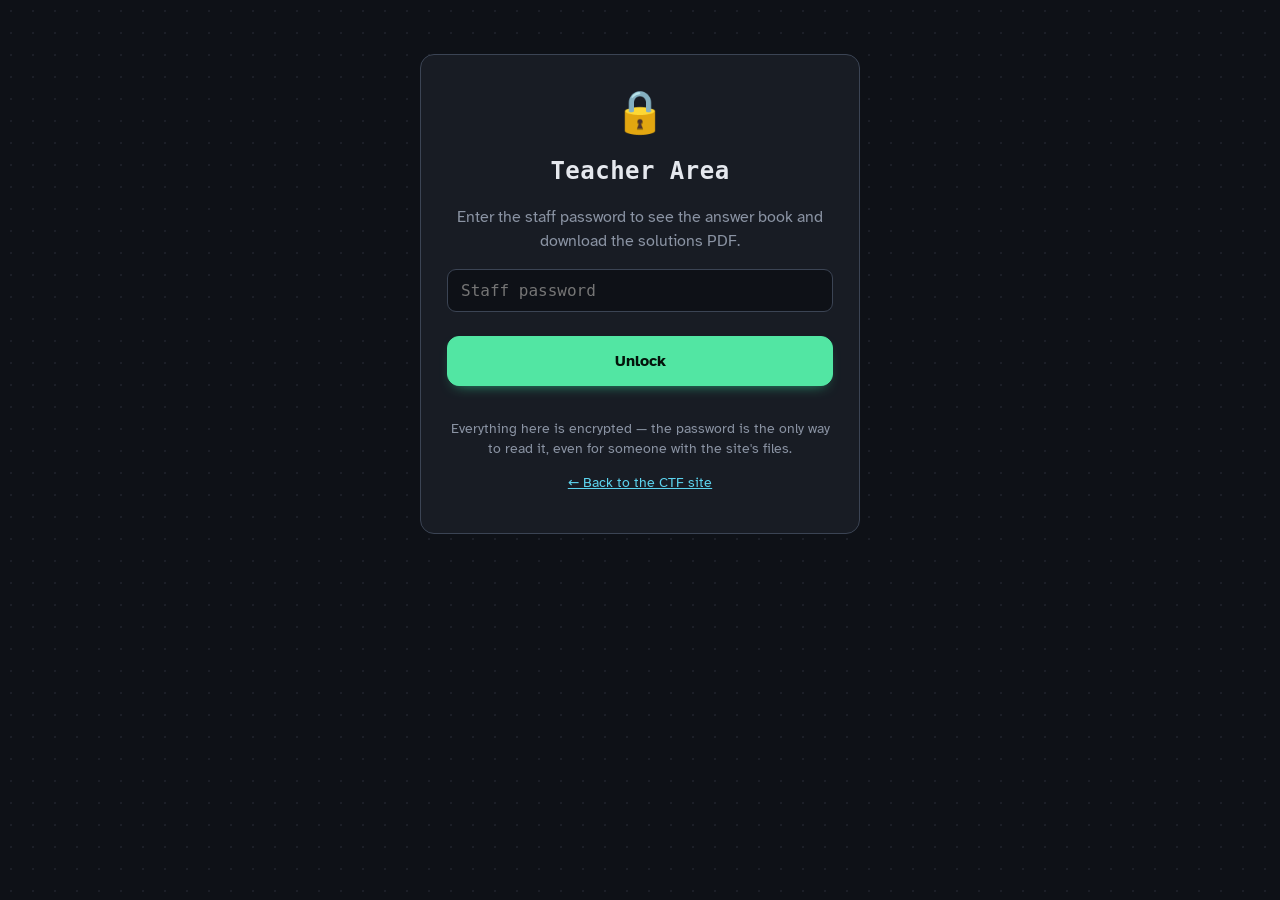
==== commit f33c7b9a: "Retheme as a sister app to the Digital Technology site Bring the app into the same visual family as " ====
--- a/teacher.html
+++ b/teacher.html
@@ -6,8 +6,12 @@
 <title>Teacher Area · Mr Butler's CTF</title>
 <meta name="robots" content="noindex,nofollow">
 <link rel="icon" href="data:image/svg+xml,%3Csvg xmlns='http://www.w3.org/2000/svg' viewBox='0 0 32 32'%3E%3Crect width='32' height='32' rx='6' fill='%230b1220'/%3E%3Cpath d='M16 6a5 5 0 0 0-5 5v3H9v12h14V14h-2v-3a5 5 0 0 0-5-5zm-3 8v-3a3 3 0 0 1 6 0v3z' fill='%23ffbf47'/%3E%3C/svg%3E">
-<meta name="theme-color" content="#070c16">
+<meta name="theme-color" content="#16213A">
 <link rel="apple-touch-icon" href="assets/icons/apple-touch-icon.png">
+<link rel="preconnect" href="https://fonts.googleapis.com">
+<link rel="preconnect" href="https://fonts.gstatic.com" crossorigin>
+<link rel="stylesheet" href="https://fonts.googleapis.com/css2?family=Atkinson+Hyperlegible:ital,wght@0,400;0,700;1,400&display=swap">
+<link rel="preload" href="assets/fonts/lemonmilk-bold.woff" as="font" type="font/woff" crossorigin>
 <link rel="stylesheet" href="assets/css/style.css">
 <style>
   .teacher-wrap { max-width: 920px; margin: 0 auto; padding: 28px max(16px, env(safe-area-inset-left, 0px)) 48px; }
--- a/assets/css/style.css
+++ b/assets/css/style.css
@@ -1,34 +1,48 @@
-/* Mr Butler's CTF — no external fonts or CDNs so it works on locked-down school networks */
+/* Mr B's CTF Practice — themed as a sister app to the Digital Technology site
+   (navy #16213A brand, Lemon Milk wordmark, pastel accent palette, dotted desk). */
+@font-face { font-family: 'Lemon Milk'; src: url('../fonts/lemonmilk-light.woff') format('woff'); font-weight: 300; font-style: normal; font-display: swap; }
+@font-face { font-family: 'Lemon Milk'; src: url('../fonts/lemonmilk-regular.woff') format('woff'); font-weight: 400; font-style: normal; font-display: swap; }
+@font-face { font-family: 'Lemon Milk'; src: url('../fonts/lemonmilk-medium.woff') format('woff'); font-weight: 500; font-style: normal; font-display: swap; }
+@font-face { font-family: 'Lemon Milk'; src: url('../fonts/lemonmilk-bold.woff') format('woff'); font-weight: 700; font-style: normal; font-display: swap; }
 :root {
-  --bg: #070c16;
-  --bg2: #0b1322;
-  --panel: #0f1a2e;
-  --panel2: #142139;
-  --line: #22324f;
-  --line2: #2d4166;
-  --text: #dbe6f7;
-  --muted: #8fa3c2;
-  --green: #39ff9e;
-  --green-d: #1fbf74;
-  --cyan: #4cc9ff;
-  --amber: #ffbf47;
-  --red: #ff5c7a;
-  --violet: #b18cff;
-  --mono: "Cascadia Code", "Consolas", "SFMono-Regular", "Menlo", "Liberation Mono", monospace;
-  --sans: "Segoe UI", system-ui, -apple-system, "Helvetica Neue", Arial, sans-serif;
-  --t1: #39ff9e; --t2: #4cc9ff; --t3: #ffbf47; --t4: #ff8a4c; --t5: #ff5c7a;
-  --radius: 10px;
+  --navy: #16213A;          /* brand surface — matches the Digital Technology app */
+  --desk: #0E1117;
+  --bg: #0E1117;
+  --bg2: #141924;
+  --panel: #181C24;         /* cards */
+  --panel2: #1F2430;
+  --line: #2F3644;
+  --line2: #3b4454;
+  --text: #E5E8EE;
+  --muted: #8A93A3;
+  --accent: #8AB6FF;        /* DT blue — links, focus */
+  --green: #52E6A3;         /* CTF signature accent, in the DT family */
+  --green-d: #2FB985;
+  --cyan: #5CD3EE;
+  --amber: #F5B25C;
+  --red: #FF8FBC;
+  --violet: #BDA2FF;
+  --dot: rgba(160,175,205,.09);
+  --card-shadow: 0 1px 2px rgba(0,0,0,.4), 0 12px 30px -14px rgba(0,0,0,.55);
+  --card-line: rgba(255,255,255,.07);
+  /* 10-colour accent palette (shared with the Digital Technology app) */
+  --h1:#8AB6FF; --h2:#4FD6C6; --h3:#BDA2FF; --h4:#FF8FBC; --h5:#F5B25C; --h6:#85D68C; --h7:#A8B2FF; --h8:#5CD3EE; --h9:#FF9E78; --h10:#E59AF2;
+  --mono: ui-monospace, "Cascadia Mono", "Cascadia Code", "Consolas", "Menlo", monospace;
+  --sans: "Atkinson Hyperlegible", "Segoe UI", system-ui, -apple-system, "Helvetica Neue", Arial, sans-serif;
+  --brand: "Lemon Milk", "Atkinson Hyperlegible", "Segoe UI", system-ui, sans-serif;
+  --t1: #85D68C; --t2: #5CD3EE; --t3: #F5B25C; --t4: #FF9E78; --t5: #FF8FBC;
+  --radius: 16px;
 }
 * { box-sizing: border-box; }
-html, body { margin: 0; background: var(--bg); color: var(--text); font-family: var(--sans); font-size: 16px; line-height: 1.5; }
+html, body { margin: 0; color: var(--text); font-family: var(--sans); font-size: 16px; line-height: 1.5; }
 body {
   min-height: 100vh; display: flex; flex-direction: column;
-  background:
-    radial-gradient(1200px 500px at 85% -10%, rgba(76,201,255,.08), transparent 60%),
-    radial-gradient(900px 400px at -10% 10%, rgba(57,255,158,.06), transparent 60%),
-    var(--bg);
-}
-a { color: var(--cyan); }
+  background-color: var(--desk);
+  background-image: radial-gradient(var(--dot) 1px, transparent 1.3px);
+  background-size: 22px 22px;
+}
+h1, h2, h3 { font-family: var(--brand); font-weight: 700; letter-spacing: .01em; }
+a { color: var(--accent); }
 button { font: inherit; color: inherit; }
 code, pre, kbd { font-family: var(--mono); }
 code { background: var(--panel2); border: 1px solid var(--line); padding: 1px 6px; border-radius: 5px; font-size: .9em; }
@@ -38,19 +52,21 @@
 .skip:focus { left: 12px; top: 12px; z-index: 99; background: var(--green); color: #000; padding: 6px 10px; }
 .muted { color: var(--muted); }
 .small { font-size: .85rem; }
-:focus-visible { outline: 2px solid var(--cyan); outline-offset: 2px; }
-
-/* ---------- top bar ---------- */
+:focus-visible { outline: 2px solid var(--accent); outline-offset: 2px; }
+
+/* ---------- top bar (navy brand surface + rainbow underline, like the DT hero) ---------- */
 .topbar {
   position: sticky; top: 0; z-index: 20;
   display: flex; align-items: center; gap: 20px; flex-wrap: wrap;
-  padding: 10px 24px; background: rgba(7,12,22,.92); backdrop-filter: blur(6px);
-  border-bottom: 1px solid var(--line);
-}
+  padding: 10px 24px; background: rgba(22,33,58,.96); backdrop-filter: blur(6px);
+  border-bottom: 0; box-shadow: 0 6px 20px -14px rgba(0,0,0,.7);
+}
+.topbar::after { content: ""; position: absolute; left: 0; right: 0; bottom: 0; height: 4px;
+  background: linear-gradient(90deg, var(--h1) 0 10%, var(--h2) 10% 20%, var(--h3) 20% 30%, var(--h4) 30% 40%, var(--h5) 40% 50%, var(--h6) 50% 60%, var(--h7) 60% 70%, var(--h8) 70% 80%, var(--h9) 80% 90%, var(--h10) 90%); }
 .brand { display: flex; align-items: center; gap: 10px; }
-.brand-flag { font-size: 28px; color: var(--green); text-shadow: 0 0 12px rgba(57,255,158,.6); }
-.brand-name { font-family: var(--mono); font-weight: 700; letter-spacing: .08em; color: var(--green); }
-.brand-sub { font-family: var(--mono); font-size: .72rem; color: var(--muted); }
+.brand-flag { font-size: 28px; color: var(--green); text-shadow: 0 0 12px rgba(82,230,163,.55); }
+.brand-name { font-family: var(--brand); font-weight: 700; letter-spacing: .04em; color: #fff; }
+.brand-sub { font-family: var(--brand); font-weight: 400; font-size: .68rem; letter-spacing: .22em; text-transform: uppercase; color: #C9D6F2; }
 .tabs { display: flex; gap: 4px; flex-wrap: wrap; flex: 1; }
 .tab {
   background: none; border: 1px solid transparent; padding: 7px 14px; border-radius: 8px;
@@ -72,7 +88,7 @@
 /* ---------- board ---------- */
 .board-intro { display: flex; justify-content: space-between; gap: 24px; align-items: flex-end; flex-wrap: wrap; margin-bottom: 16px; }
 .board-intro p { margin: 0; color: var(--muted); max-width: 70ch; }
-.rank-card { min-width: 240px; background: var(--panel); border: 1px solid var(--line); border-radius: var(--radius); padding: 10px 14px; }
+.rank-card { min-width: 240px; background: var(--navy); border: 1px solid var(--card-line); border-radius: var(--radius); padding: 10px 14px; box-shadow: var(--card-shadow); }
 .rank-label { font-size: .7rem; text-transform: uppercase; letter-spacing: .12em; color: var(--muted); }
 .rank-name { font-family: var(--mono); font-weight: 700; color: var(--amber); }
 .rank-bar { height: 6px; background: var(--bg2); border-radius: 4px; overflow: hidden; margin: 6px 0 4px; }
@@ -109,7 +125,7 @@
 .tile-title { font-weight: 600; font-size: .88rem; line-height: 1.25; }
 .tile-foot { display: flex; justify-content: space-between; align-items: center; margin-top: 6px; font-family: var(--mono); font-size: .75rem; color: var(--muted); }
 .tile-pts { color: var(--tc); font-weight: 700; }
-.tile.solved { background: rgba(57,255,158,.08); border-color: rgba(57,255,158,.35); }
+.tile.solved { background: rgba(82,230,163,.09); border-color: rgba(82,230,163,.35); }
 .tile.solved::after { content: "✓"; position: absolute; top: 6px; right: 8px; color: var(--green); font-weight: 700; }
 .tile.solved .tile-title { color: var(--muted); }
 .t1 { --tc: var(--t1); } .t2 { --tc: var(--t2); } .t3 { --tc: var(--t3); } .t4 { --tc: var(--t4); } .t5 { --tc: var(--t5); }
@@ -119,11 +135,12 @@
 .btn {
   display: inline-flex; align-items: center; gap: 6px; cursor: pointer; user-select: none;
   background: var(--panel2); border: 1px solid var(--line2); color: var(--text);
-  padding: 8px 14px; border-radius: 8px; font-weight: 600; font-size: .9rem; text-decoration: none;
-}
-.btn:hover { border-color: var(--cyan); }
-.btn.primary { background: var(--green); color: #04130b; border-color: var(--green); }
-.btn.primary:hover { background: #6dffb8; }
+  padding: 8px 14px; border-radius: 12px; font-weight: 700; font-size: .9rem; text-decoration: none;
+  transition: transform .15s cubic-bezier(.2,.7,.2,1), box-shadow .15s, filter .15s, border-color .15s, background .15s;
+}
+.btn:hover { border-color: var(--accent); transform: translateY(-1px); }
+.btn.primary { background: var(--green); color: #04130b; border-color: var(--green); box-shadow: 0 6px 14px -8px var(--green-d); }
+.btn.primary:hover { filter: brightness(1.06); box-shadow: 0 10px 18px -8px var(--green-d); }
 .btn.danger { color: var(--red); border-color: rgba(255,92,122,.4); }
 .btn.small { padding: 4px 10px; font-size: .8rem; }
 .btn:disabled { opacity: .5; cursor: not-allowed; }
@@ -132,7 +149,7 @@
 /* ---------- modal ---------- */
 .modal { position: fixed; inset: 0; z-index: 50; background: rgba(2,6,12,.75); display: flex; align-items: flex-start; justify-content: center; padding: 4vh 16px; overflow: auto; }
 .modal[hidden] { display: none; }
-.modal-card { position: relative; width: 100%; max-width: 780px; background: var(--panel); border: 1px solid var(--line2); border-radius: 14px; padding: 22px 24px 20px; box-shadow: 0 30px 80px rgba(0,0,0,.5); }
+.modal-card { position: relative; width: 100%; max-width: 780px; background: var(--panel); border: 1px solid var(--card-line); border-radius: 20px; padding: 22px 24px 20px; box-shadow: var(--card-shadow), 0 30px 80px rgba(0,0,0,.5); }
 .modal-card.wide { max-width: 1100px; }
 .modal-x { position: absolute; top: 12px; right: 12px; background: var(--bg2); border: 1px solid var(--line2); width: 32px; height: 32px; border-radius: 8px; cursor: pointer; }
 .chal-meta { display: flex; gap: 8px; flex-wrap: wrap; align-items: center; font-family: var(--mono); font-size: .78rem; }
@@ -214,7 +231,7 @@
 .prose.wide { max-width: 1100px; }
 .prose p, .prose li { color: var(--text); }
 .prose li { margin: 4px 0; }
-.callout { background: var(--panel); border: 1px solid var(--line2); border-left: 4px solid var(--cyan); border-radius: 8px; padding: 12px 16px; margin: 14px 0; }
+.callout { background: var(--panel); border: 1px solid var(--card-line); border-left: 4px solid var(--accent); border-radius: 12px; padding: 12px 16px; margin: 14px 0; box-shadow: var(--card-shadow); }
 .callout.warn { border-left-color: var(--amber); }
 .callout.good { border-left-color: var(--green); }
 .guide-grid { display: grid; grid-template-columns: repeat(auto-fill, minmax(250px, 1fr)); gap: 12px; }
@@ -227,7 +244,7 @@
 
 .progress-actions { display: flex; gap: 10px; flex-wrap: wrap; margin: 14px 0; }
 .stat-grid { display: grid; grid-template-columns: repeat(auto-fill, minmax(170px, 1fr)); gap: 10px; margin-top: 16px; }
-.stat { background: var(--panel); border: 1px solid var(--line); border-radius: 10px; padding: 12px 14px; }
+.stat { background: var(--panel); border: 1px solid var(--card-line); border-radius: 14px; padding: 12px 14px; box-shadow: var(--card-shadow); }
 .stat b { display: block; font-family: var(--mono); font-size: 1.6rem; color: var(--green); }
 .stat span { color: var(--muted); font-size: .85rem; }
 .cat-bars { display: grid; gap: 8px; }
@@ -773,3 +790,25 @@
 .install-os li { margin: 5px 0; font-size: .92rem; }
 .install-os .kbd { font-family: var(--mono); background: var(--bg2); border: 1px solid var(--line2); border-radius: 5px; padding: 0 5px; }
 @media (max-width: 640px) { .install-steps { grid-template-columns: 1fr; } }
+
+/* ======================= Launch splash (sister-app style) ======================= */
+#splash { position: fixed; inset: 0; z-index: 1000; display: grid; place-items: center; background: #16213A; color: #fff; overflow: hidden; cursor: pointer; opacity: 1; transition: opacity .38s ease; -webkit-tap-highlight-color: transparent; }
+#splash.out { opacity: 0; pointer-events: none; }
+#splash svg.sp-c { position: absolute; inset: 0; width: 100%; height: 100%; }
+#splash .sp-c path { fill: none; stroke-width: 2.2; stroke-linecap: round; stroke-linejoin: round; stroke-dasharray: 1; stroke-dashoffset: 1; opacity: .75; animation: sp-draw .95s cubic-bezier(.5,0,.2,1) forwards; }
+#splash .sp-c circle { fill: #16213A; stroke-width: 2.2; opacity: 0; animation: sp-dot .3s ease forwards; }
+#splash .sp-lock { position: relative; display: flex; flex-direction: column; align-items: center; gap: 12px; padding: 0 24px; text-align: center; }
+#splash .sp-flag { font-size: clamp(30px,7vw,54px); color: #52E6A3; text-shadow: 0 0 18px rgba(82,230,163,.55); opacity: 0; transform: scale(.8); animation: sp-in .5s cubic-bezier(.2,.7,.2,1) forwards; }
+#splash .sp-mb { font-family: 'Lemon Milk','Atkinson Hyperlegible',sans-serif; font-weight: 700; letter-spacing: .05em; font-size: clamp(34px,8vw,68px); line-height: 1; opacity: 0; transform: scale(.9); animation: sp-in .55s cubic-bezier(.2,.7,.2,1) .12s forwards; }
+#splash .sp-dt { font-family: 'Lemon Milk','Atkinson Hyperlegible',sans-serif; font-weight: 400; letter-spacing: .3em; margin-right: -.3em; font-size: clamp(12px,2.6vw,19px); color: #C9D6F2; opacity: 0; animation: sp-up .5s ease .38s forwards; }
+#splash .sp-strip { display: flex; width: min(64vw,360px); height: 5px; border-radius: 5px; overflow: hidden; transform: scaleX(0); animation: sp-strip .7s cubic-bezier(.6,0,.2,1) .3s forwards; }
+#splash .sp-strip i { flex: 1; }
+@keyframes sp-draw { to { stroke-dashoffset: 0; } }
+@keyframes sp-dot { to { opacity: 1; } }
+@keyframes sp-in { to { opacity: 1; transform: none; } }
+@keyframes sp-up { from { opacity: 0; transform: translateY(6px); } to { opacity: 1; transform: none; } }
+@keyframes sp-strip { to { transform: none; } }
+#splash.rm *, #splash.rm .sp-c path, #splash.rm .sp-c circle { animation: none !important; opacity: 1; transform: none; stroke-dashoffset: 0; }
+#splash.rm .sp-c path { opacity: .75; }
+#splash.rm { transition: none; }
+@media (prefers-reduced-motion: reduce) { #splash, #splash * { animation: none !important; transition: none !important; } #splash .sp-flag, #splash .sp-mb, #splash .sp-dt, #splash .sp-c circle { opacity: 1; transform: none; } #splash .sp-c path { stroke-dashoffset: 0; } #splash .sp-strip { transform: none; } }
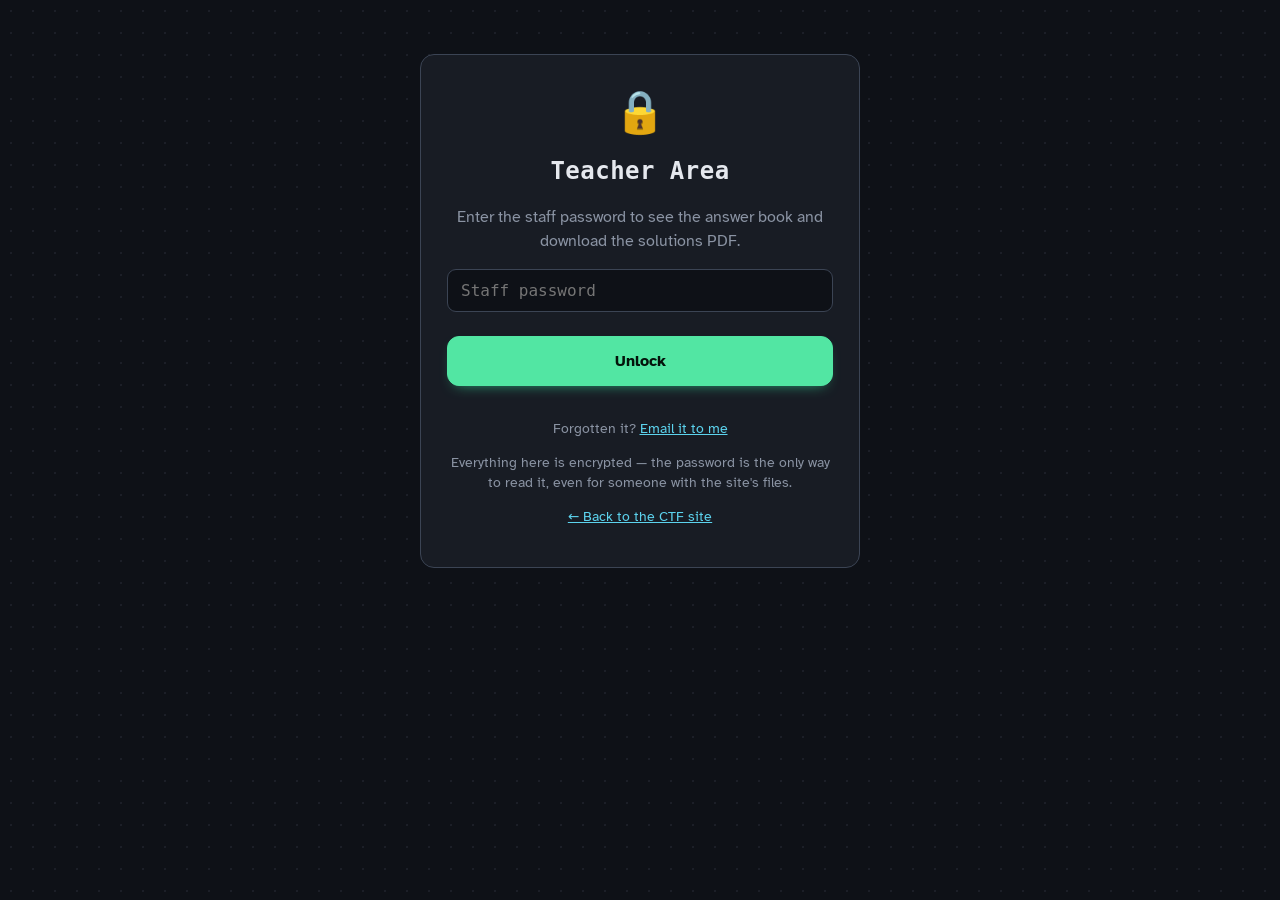
==== commit a7d50a2c: "New staff password; forgotten-password email to a fixed address - Answer book re-locked with the new" ====
--- a/teacher.html
+++ b/teacher.html
@@ -8,10 +8,8 @@
 <link rel="icon" href="data:image/svg+xml,%3Csvg xmlns='http://www.w3.org/2000/svg' viewBox='0 0 32 32'%3E%3Crect width='32' height='32' rx='6' fill='%230b1220'/%3E%3Cpath d='M16 6a5 5 0 0 0-5 5v3H9v12h14V14h-2v-3a5 5 0 0 0-5-5zm-3 8v-3a3 3 0 0 1 6 0v3z' fill='%23ffbf47'/%3E%3C/svg%3E">
 <meta name="theme-color" content="#16213A">
 <link rel="apple-touch-icon" href="assets/icons/apple-touch-icon.png">
-<link rel="preconnect" href="https://fonts.googleapis.com">
-<link rel="preconnect" href="https://fonts.gstatic.com" crossorigin>
-<link rel="stylesheet" href="https://fonts.googleapis.com/css2?family=Atkinson+Hyperlegible:ital,wght@0,400;0,700;1,400&display=swap">
 <link rel="preload" href="assets/fonts/lemonmilk-bold.woff" as="font" type="font/woff" crossorigin>
+<link rel="preload" href="assets/fonts/AtkinsonHyperlegible-Regular.woff2" as="font" type="font/woff2" crossorigin>
 <link rel="stylesheet" href="assets/css/style.css">
 <style>
   .teacher-wrap { max-width: 920px; margin: 0 auto; padding: 28px max(16px, env(safe-area-inset-left, 0px)) 48px; }
@@ -65,6 +63,7 @@
     <button class="btn primary big" type="submit">Unlock</button>
   </form>
   <div class="msg" id="msg"></div>
+  <p class="small muted">Forgotten it? <button type="button" class="linkish" id="forgotBtn">Email it to me</button></p>
   <p class="small muted">Everything here is encrypted — the password is the only way to read it, even for someone with the site's files.</p>
   <p class="small"><a class="linkish" href="index.html">← Back to the CTF site</a></p>
 </div>
@@ -81,8 +80,10 @@
   <div class="keys" id="keys"></div>
 
   <div class="dlrow">
-    <button class="btn primary" id="dlPdf">⬇ Download solutions PDF</button>
-    <span class="muted small">All 203 challenges with how-to-complete and flags.</span>
+    <button class="btn primary" id="dlPdf">⬇ Solutions PDF</button>
+    <button class="btn" id="dlWorksheets" hidden>⬇ Worksheets (with answers)</button>
+    <button class="btn" id="dlWelcome" hidden>⬇ Welcome & demo slides (to show pupils)</button>
+    <span class="muted small" id="dlNote">Every challenge with how-to-complete and flags.</span>
   </div>
 
   <div class="warnbox"><b>Staff only.</b> This page holds every flag and solution. Keep the password to staff and don't leave this page open in front of pupils.</div>
@@ -96,6 +97,7 @@
   <div id="abList"></div>
 </div>
 
+<script src="assets/js/config.js"></script>
 <script>
 (function () {
   var $ = function (s) { return document.querySelector(s); };
@@ -105,6 +107,19 @@
   $('#gateForm').addEventListener('submit', function (e) {
     e.preventDefault();
     unlock($('#pw').value);
+  });
+
+  var AUTO = false;
+  try { var _ss = sessionStorage.getItem('mbctf-staff-v1'); if (_ss) { AUTO = true; setTimeout(function () { unlock(_ss); }, 0); } } catch (e) { }
+  $('#forgotBtn').addEventListener('click', function () {
+    var msg = $('#msg'), url = (window.CTF_CONFIG && window.CTF_CONFIG.syncUrl) || '';
+    if (!url) { msg.textContent = 'Password emails need the live class Google script set up.'; return; }
+    msg.style.color = 'var(--muted)'; msg.textContent = 'Sending…';
+    fetch(url + (url.indexOf('?') < 0 ? '?' : '&') + 'action=forgot&t=' + Date.now(), { cache: 'no-store', credentials: 'omit' }).then(function (r) { return r.json(); }).then(function (j) {
+      if (j && j.ok && j.sent) { msg.style.color = 'var(--green)'; msg.textContent = '📧 Sent to ' + j.to + '. Check your inbox (and junk folder).'; }
+      else if (j && j.ok && j.wait) { msg.textContent = 'An email was sent a few minutes ago. Check your inbox, or try again in 10 minutes.'; }
+      else { msg.style.color = 'var(--red)'; msg.textContent = 'Couldn\u2019t send it — the Google script may need updating.'; }
+    }).catch(function () { msg.style.color = 'var(--red)'; msg.textContent = 'Couldn\u2019t reach the Google script.'; });
   });
 
   function bin(s) { return Uint8Array.from(atob(s), function (c) { return c.charCodeAt(0); }); }
@@ -122,6 +137,7 @@
       var pt = td.decode(await crypto.subtle.decrypt({ name: 'AES-GCM', iv: bin(vault.iv) }, key, bin(vault.ct)));
       DATA = JSON.parse(pt);
     } catch (err) {
+      if (AUTO) { AUTO = false; try { sessionStorage.removeItem('mbctf-staff-v1'); } catch (x) { } msg.textContent = ''; return; }
       msg.textContent = '✗ Wrong password. Try again.'; msg.style.color = 'var(--red)'; return;
     }
     $('#gate').hidden = true; $('#content').hidden = false;
@@ -132,6 +148,7 @@
     var info = DATA.info;
     $('#keys').innerHTML =
       '<div class="key star"><div class="kl">🔑 Test area password</div><div class="kv">' + esc(info.testPassword) + '</div></div>' +
+      (info.liveKey ? '<div class="key"><div class="kl">📡 Live view key</div><div class="kv">' + esc(info.liveKey) + '</div></div>' : '') +
       '<div class="key"><div class="kl">⏱️ Test length</div><div class="kv">' + info.testMinutes + ' minutes</div></div>' +
       '<div class="key"><div class="kl">🌐 Live site</div><a class="kv" href="' + info.siteUrl + '" target="_blank" rel="noopener">' + info.siteUrl.replace(/^https?:\/\//, '') + '</a></div>' +
       '<div class="key"><div class="kl">📦 Repository</div><a class="kv" href="' + info.repoUrl + '" target="_blank" rel="noopener">' + info.repoUrl.replace(/^https?:\/\//, '') + '</a></div>';
@@ -166,16 +183,25 @@
     $('#abCat').addEventListener('change', draw);
     draw();
 
-    $('#dlPdf').addEventListener('click', function () {
+    var noteEl = $('#dlNote'); if (noteEl) noteEl.textContent = 'All ' + DATA.ch.length + ' challenges with how-to-complete and flags.';
+
+    function dl(b64, type, name) {
       try {
-        var bytes = bin(DATA.pdf);
-        var blob = new Blob([bytes], { type: 'application/pdf' });
-        var url = URL.createObjectURL(blob);
-        var a = document.createElement('a'); a.href = url; a.download = 'MrButlersCTF-all-challenges.pdf';
+        var url = URL.createObjectURL(new Blob([bin(b64)], { type: type }));
+        var a = document.createElement('a'); a.href = url; a.download = name;
         document.body.appendChild(a); a.click();
         setTimeout(function () { URL.revokeObjectURL(url); a.remove(); }, 1000);
-      } catch (e) { alert('Could not prepare the PDF: ' + e.message); }
-    });
+      } catch (e) { alert('Could not prepare the download: ' + e.message); }
+    }
+    $('#dlPdf').addEventListener('click', function () { dl(DATA.pdf, 'application/pdf', 'MrButlersCTF-all-challenges.pdf'); });
+    if (DATA.worksheetsPdf) {
+      var wb = $('#dlWorksheets'); wb.hidden = false;
+      wb.addEventListener('click', function () { dl(DATA.worksheetsPdf, 'application/pdf', 'MrBsCTF-Worksheets-Teacher.pdf'); });
+    }
+    if (DATA.welcomePptx) {
+      var tb = $('#dlWelcome'); tb.hidden = false;
+      tb.addEventListener('click', function () { dl(DATA.welcomePptx, 'application/vnd.openxmlformats-officedocument.presentationml.presentation', 'MrBsCTF-Welcome-Slides.pptx'); });
+    }
   }
 })();
 </script>
--- a/assets/css/style.css
+++ b/assets/css/style.css
@@ -4,6 +4,9 @@
 @font-face { font-family: 'Lemon Milk'; src: url('../fonts/lemonmilk-regular.woff') format('woff'); font-weight: 400; font-style: normal; font-display: swap; }
 @font-face { font-family: 'Lemon Milk'; src: url('../fonts/lemonmilk-medium.woff') format('woff'); font-weight: 500; font-style: normal; font-display: swap; }
 @font-face { font-family: 'Lemon Milk'; src: url('../fonts/lemonmilk-bold.woff') format('woff'); font-weight: 700; font-style: normal; font-display: swap; }
+@font-face { font-family: 'Atkinson Hyperlegible'; src: url('../fonts/AtkinsonHyperlegible-Regular.woff2') format('woff2'); font-weight: 400; font-style: normal; font-display: swap; }
+@font-face { font-family: 'Atkinson Hyperlegible'; src: url('../fonts/AtkinsonHyperlegible-Bold.woff2') format('woff2'); font-weight: 700; font-style: normal; font-display: swap; }
+@font-face { font-family: 'Atkinson Hyperlegible'; src: url('../fonts/AtkinsonHyperlegible-Italic.woff2') format('woff2'); font-weight: 400; font-style: italic; font-display: swap; }
 :root {
   --navy: #16213A;          /* brand surface — matches the Digital Technology app */
   --desk: #0E1117;
@@ -30,7 +33,7 @@
   --mono: ui-monospace, "Cascadia Mono", "Cascadia Code", "Consolas", "Menlo", monospace;
   --sans: "Atkinson Hyperlegible", "Segoe UI", system-ui, -apple-system, "Helvetica Neue", Arial, sans-serif;
   --brand: "Lemon Milk", "Atkinson Hyperlegible", "Segoe UI", system-ui, sans-serif;
-  --t1: #85D68C; --t2: #5CD3EE; --t3: #F5B25C; --t4: #FF9E78; --t5: #FF8FBC;
+  --t1: #85D68C; --t2: #5CD3EE; --t3: #F5B25C; --t4: #FF9E78; --t5: #FF8FBC; --t6: #FFD45C;
   --radius: 16px;
 }
 * { box-sizing: border-box; }
@@ -128,7 +131,12 @@
 .tile.solved { background: rgba(82,230,163,.09); border-color: rgba(82,230,163,.35); }
 .tile.solved::after { content: "✓"; position: absolute; top: 6px; right: 8px; color: var(--green); font-weight: 700; }
 .tile.solved .tile-title { color: var(--muted); }
-.t1 { --tc: var(--t1); } .t2 { --tc: var(--t2); } .t3 { --tc: var(--t3); } .t4 { --tc: var(--t4); } .t5 { --tc: var(--t5); }
+.tile.tile-locked { border-left-color: var(--line2); border-style: dashed; background: transparent; color: var(--muted); opacity: .85; }
+.tile.tile-locked:hover { transform: none; border-color: var(--line2); background: rgba(255,255,255,.02); opacity: 1; }
+.tile.tile-locked .tile-title { color: var(--muted); font-weight: 600; }
+.tile.tile-locked .tile-foot { color: var(--muted); }
+.tile.tile-locked .lock-ic { position: absolute; top: 7px; right: 9px; font-size: .9rem; opacity: .7; }
+.t1 { --tc: var(--t1); } .t2 { --tc: var(--t2); } .t3 { --tc: var(--t3); } .t4 { --tc: var(--t4); } .t5 { --tc: var(--t5); } .t6 { --tc: var(--t6); }
 .empty { color: var(--muted); padding: 30px; text-align: center; border: 1px dashed var(--line2); border-radius: 12px; }
 
 /* ---------- buttons ---------- */
@@ -812,3 +820,179 @@
 #splash.rm .sp-c path { opacity: .75; }
 #splash.rm { transition: none; }
 @media (prefers-reduced-motion: reduce) { #splash, #splash * { animation: none !important; transition: none !important; } #splash .sp-flag, #splash .sp-mb, #splash .sp-dt, #splash .sp-c circle { opacity: 1; transform: none; } #splash .sp-c path { stroke-dashoffset: 0; } #splash .sp-strip { transform: none; } }
+
+/* ======================= Update / What's-new toast (matches DT) ======================= */
+.upd { position: fixed; left: 50%; bottom: 18px; transform: translateX(-50%); z-index: 1100; display: flex; align-items: center; flex-wrap: wrap; gap: 10px 12px; width: min(600px, calc(100vw - 24px)); box-sizing: border-box; padding: 14px 16px; border-radius: 18px; background: #16213A; color: #fff; box-shadow: 0 18px 44px -12px rgba(0,0,0,.55); font-family: var(--sans); }
+.upd > svg { flex: none; width: 24px; height: 24px; color: #8AB6FF; }
+.upd > div { flex: 1; min-width: 200px; display: flex; flex-direction: column; gap: 2px; }
+.upd b { font-size: 15px; }
+.upd span { font-size: 13px; opacity: .85; }
+.upd ul { margin: 2px 0 0; padding-left: 1.1em; font-size: 13.5px; line-height: 1.45; }
+.upd button { font: inherit; font-weight: 700; font-size: 14px; border-radius: 12px; padding: 9px 14px; cursor: pointer; border: 0; }
+.upd .upd-go { background: #8AB6FF; color: #101826; }
+.upd .upd-go:disabled { opacity: .7; }
+.upd .upd-later { background: transparent; color: #fff; border: 1px solid rgba(255,255,255,.35); }
+@media (max-width: 520px) { .upd { bottom: 10px; } .upd .upd-go { flex: 1; } }
+.app-ver { color: var(--muted); font-size: .82rem; }
+
+/* ======================= Home / landing screen (sister-app style) ======================= */
+.home { position: relative; display: flex; flex-direction: column; align-items: center; max-width: 780px; margin: 0 auto; padding: clamp(20px,6vh,72px) 0 24px; text-align: center; }
+.home-wm { display: flex; flex-direction: column; align-items: center; gap: 8px; }
+.home-flag { font-size: clamp(34px,7vw,52px); color: var(--green); text-shadow: 0 0 16px rgba(82,230,163,.5); line-height: 1; }
+.home-mb { font-family: var(--brand); font-weight: 700; letter-spacing: .05em; font-size: clamp(34px,7.4vw,60px); line-height: 1; color: var(--text); }
+.home-dt { font-family: var(--brand); font-weight: 400; letter-spacing: .3em; margin-right: -.3em; font-size: clamp(12px,2.2vw,16.5px); color: #C9D6F2; }
+.home-strip { display: flex; gap: 3px; width: min(70%,300px); height: 5px; margin: 18px auto 0; }
+.home-strip i { flex: 1; border-radius: 3px; }
+.home-line { margin: 18px auto 0; max-width: 34em; font-size: clamp(15.5px,2vw,17.5px); line-height: 1.5; color: var(--muted); }
+.home-ch { display: grid; grid-template-columns: 1fr 1fr; gap: 16px; width: 100%; margin-top: clamp(26px,5vh,44px); }
+.home-c { position: relative; display: flex; align-items: flex-start; gap: 15px; padding: 20px 20px 22px; border-radius: 16px; text-align: left; text-decoration: none; color: var(--text); background: var(--panel); outline: 1px solid var(--card-line); box-shadow: var(--card-shadow); transition: transform .18s cubic-bezier(.2,.7,.2,1), outline-color .18s, box-shadow .18s; }
+.home-c:hover { transform: translateY(-2px); outline-color: var(--wc); box-shadow: 0 12px 28px -14px color-mix(in srgb, var(--wc) 55%, transparent); }
+.home-c:focus-visible { outline: 3px solid var(--wc); outline-offset: 3px; }
+.home-ic { flex: none; width: 48px; height: 48px; border-radius: 12px; display: grid; place-items: center; font-size: 24px; background: color-mix(in srgb, var(--wc) 20%, var(--panel)); border: 1px solid color-mix(in srgb, var(--wc) 45%, transparent); }
+.home-tx { flex: 1; min-width: 0; }
+.home-c b { display: block; font-family: var(--brand); font-weight: 700; letter-spacing: .02em; font-size: clamp(19px,2.4vw,23px); line-height: 1.12; }
+.home-u { display: block; margin-top: 5px; font-size: 14px; color: var(--muted); }
+.home-go { position: absolute; right: 16px; top: 18px; width: 32px; height: 32px; border-radius: 50%; display: grid; place-items: center; font-size: 18px; font-weight: 700; color: var(--wc); background: color-mix(in srgb, var(--wc) 14%, transparent); transition: transform .18s; }
+.home-c:hover .home-go { transform: translateX(3px); }
+.home-cont { display: inline-flex; align-items: center; gap: 11px; max-width: min(340px, 100%); padding: 8px 18px 8px 9px; border-radius: 999px; text-decoration: none; color: var(--text); background: color-mix(in srgb, var(--navy) 80%, transparent); border: 1px solid var(--line2); box-shadow: var(--card-shadow); transition: transform .15s cubic-bezier(.2,.7,.2,1), border-color .15s; }
+.home-cont:hover { transform: translateY(-1px); border-color: var(--h4); }
+.hc-ring { width: 38px; height: 38px; flex: none; }
+.hc-track { fill: none; stroke: var(--line2); stroke-width: 4; }
+.hc-arc { fill: none; stroke: var(--h4); stroke-width: 4; stroke-linecap: round; transform: rotate(-90deg); transform-origin: center; }
+.home-cont .hc-tx { min-width: 0; display: flex; flex-direction: column; line-height: 1.18; }
+.home-cont .hc-tx small { font-size: 12px; font-weight: 700; color: var(--h4); }
+.home-cont .hc-tx b { font-size: 14.5px; font-weight: 700; white-space: nowrap; overflow: hidden; text-overflow: ellipsis; max-width: 230px; }
+.home-sec { display: flex; flex-wrap: wrap; justify-content: center; gap: 6px; margin-top: clamp(22px,4vh,34px); }
+.home-s { display: inline-flex; align-items: center; gap: 7px; font: inherit; font-size: 14px; font-weight: 700; color: var(--muted); background: transparent; border: 1px solid transparent; border-radius: 10px; padding: 8px 13px; cursor: pointer; }
+.home-s:hover, .home-s[aria-expanded="true"] { background: var(--panel); border-color: var(--line2); color: var(--text); }
+.home-about { width: 100%; max-width: 560px; margin: 14px auto 0; padding: 16px 20px; border-radius: 14px; background: var(--panel); outline: 1px solid var(--card-line); text-align: left; font-size: 14px; color: var(--muted); }
+.home-about[hidden] { display: none; }
+.home-about p { margin: 0 0 8px; }
+.home-about p:last-child { margin: 0; }
+.home-about a { color: var(--accent); font-weight: 700; }
+.home-ver { display: flex; flex-wrap: wrap; align-items: center; gap: 6px 12px; }
+@media (max-width: 640px) { .home-ch { grid-template-columns: 1fr; gap: 14px; } }
+
+/* ======================= Home screen: polish ======================= */
+/* the home screen has its own wordmark + nav cards, so hide the top bar,
+   the hamburger and the (duplicated) footer there */
+body.view-home .topbar { display: none !important; }
+body.view-home .hamburger { display: none !important; }
+body.view-home .foot { display: none !important; }
+
+/* Continue card → top right (like the sister app) */
+#homeCont { order: -1; width: 100%; margin: 0 0 6px; }
+#homeCont:empty { display: none; }
+#homeCont { display: flex; justify-content: flex-end; }
+
+/* movement: a gently waving flag + a staggered entrance that replays each visit */
+.home-flag { display: inline-block; transform-origin: bottom center; animation: home-flagwave 3.2s ease-in-out infinite; }
+@keyframes home-flagwave { 0%,100% { transform: translateY(0) rotate(-3deg); } 50% { transform: translateY(-7px) rotate(3deg); } }
+@keyframes home-rise { from { opacity: 0; transform: translateY(14px); } to { opacity: 1; transform: none; } }
+@keyframes home-strip-in { from { opacity: 0; transform: scaleX(.2); } to { opacity: 1; transform: scaleX(1); } }
+.home-in .home-wm, .home-in .home-line, .home-in .home-ch .home-c, .home-in #homeCont, .home-in .home-sec { animation: home-rise .5s cubic-bezier(.2,.7,.2,1) backwards; }
+.home-in .home-strip { animation: home-strip-in .6s cubic-bezier(.2,.7,.2,1) backwards; transform-origin: center; }
+.home-in #homeCont { animation-delay: .04s; }
+.home-in .home-wm { animation-delay: .06s; }
+.home-in .home-strip { animation-delay: .16s; }
+.home-in .home-line { animation-delay: .22s; }
+.home-in .home-ch .home-c:nth-child(1) { animation-delay: .28s; }
+.home-in .home-ch .home-c:nth-child(2) { animation-delay: .34s; }
+.home-in .home-ch .home-c:nth-child(3) { animation-delay: .40s; }
+.home-in .home-ch .home-c:nth-child(4) { animation-delay: .46s; }
+.home-in .home-sec { animation-delay: .54s; }
+@media (prefers-reduced-motion: reduce) {
+  .home-flag, .home-in .home-wm, .home-in .home-line, .home-in .home-ch .home-c, .home-in #homeCont, .home-in .home-sec, .home-in .home-strip { animation: none !important; }
+}
+
+/* ======================= Home: animated circuit-trace background (sister-app style) ======================= */
+#view-home { position: relative; overflow: hidden; }
+#view-home > .home { position: relative; z-index: 1; }
+.home-bg { position: absolute; inset: 0; z-index: 0; pointer-events: none; overflow: hidden; }
+/* two soft, static accent glows for depth (like the DT welcome) */
+.home-bg::before, .home-bg::after { content: ""; position: absolute; border-radius: 50%; filter: blur(80px); opacity: .30; }
+.home-bg::before { width: 48vw; max-width: 540px; aspect-ratio: 1; background: radial-gradient(circle, color-mix(in srgb, var(--h1) 55%, transparent), transparent 70%); top: -8%; left: -6%; }
+.home-bg::after { width: 44vw; max-width: 480px; aspect-ratio: 1; background: radial-gradient(circle, color-mix(in srgb, var(--h3) 50%, transparent), transparent 70%); top: 22%; right: -8%; }
+/* circuit traces with lit segments continuously flowing along them, and gently pulsing nodes */
+.home-traces { position: absolute; inset: 0; width: 100%; height: 100%; opacity: .6; }
+.home-traces .trace-base { fill: none; stroke-width: 2; stroke-linecap: round; stroke-linejoin: round; opacity: .18; }
+.home-traces .trace-flow { fill: none; stroke-width: 2.4; stroke-linecap: round; stroke-linejoin: round; stroke-dasharray: 0.07 0.22; animation: home-flow 4.5s linear infinite; }
+.home-traces circle { fill: var(--desk); stroke-width: 2; animation: home-node-pulse 3.2s ease-in-out infinite; }
+@keyframes home-flow { from { stroke-dashoffset: 0; } to { stroke-dashoffset: -0.58; } }
+@keyframes home-node-pulse { 0%,100% { opacity: 1; } 50% { opacity: .35; } }
+@media (prefers-reduced-motion: reduce) { .home-traces .trace-flow, .home-traces circle { animation: none !important; } .home-traces .trace-flow { stroke-dasharray: none; } }
+
+/* ======================= Share modal ======================= */
+.share-qr { width: min(240px, 60vw); aspect-ratio: 1; margin: 6px auto 12px; background: #fff; border-radius: 12px; padding: 12px; box-sizing: border-box; display: grid; place-items: center; }
+.share-qr svg { width: 100%; height: 100%; display: block; }
+.share-url { font-family: var(--mono); font-size: .85rem; color: var(--accent); text-align: center; word-break: break-all; background: var(--bg2); border: 1px solid var(--line2); border-radius: 8px; padding: 8px 10px; }
+.share-actions { display: flex; flex-wrap: wrap; gap: 10px; justify-content: center; margin-top: 14px; }
+
+/* live class sync */
+.sync-status { margin: 10px 0; padding: 8px 12px; border-radius: 8px; border: 1px dashed var(--line2); font-size: .9rem; }
+.live-box { display: flex; flex-wrap: wrap; gap: 12px; align-items: center; justify-content: space-between; }
+.live-box > div:first-child { flex: 1 1 260px; }
+.live-box p { margin: 4px 0 0; }
+.live-btns { display: flex; flex-wrap: wrap; gap: 8px; }
+.good-text { color: var(--green); }
+.bad-text { color: var(--red); }
+.badge.live { color: var(--green); border-color: var(--green); }
+.live-dot { display: inline-block; width: 8px; height: 8px; border-radius: 50%; background: var(--green); margin-right: 6px; vertical-align: middle; }
+table.lb td:nth-child(2) { white-space: nowrap; }
+
+/* teacher: pupil detail */
+tr.pupil-row { cursor: pointer; }
+tr.pupil-row:hover td { background: var(--panel2); }
+tr.pupil-row.sel td { background: var(--panel2); box-shadow: inset 0 -2px 0 var(--green); }
+.pupil-detail { margin: 18px 0; padding: 16px; border: 1px solid var(--line2); border-radius: 12px; background: var(--panel); scroll-margin-top: 80px; }
+.pd-head { display: flex; justify-content: space-between; align-items: flex-start; gap: 12px; }
+.pd-head h2 { margin: 0; }
+.pd-cats { display: grid; grid-template-columns: repeat(auto-fill, minmax(230px, 1fr)); gap: 12px; margin: 12px 0; }
+.pd-cat-head { display: flex; justify-content: space-between; font-size: .88rem; margin-bottom: 6px; }
+.pd-tiles { display: flex; flex-wrap: wrap; gap: 4px; }
+.pd-tile { display: inline-flex; align-items: center; justify-content: center; width: 20px; height: 20px; border-radius: 4px; font-size: .7rem; border: 1px solid var(--line2); background: transparent; vertical-align: middle; }
+.pd-tile.ok { background: var(--green); border-color: var(--green); color: #04130c; font-weight: 700; }
+.pd-tile.rev { border-color: var(--amber); color: var(--amber); }
+.pd-tile.tried { border-color: var(--amber); border-style: dashed; color: var(--amber); }
+.pd-tile.unv { border-color: var(--red); color: var(--red); }
+.pd-key .pd-tile { margin: 0 4px 0 10px; }
+.pd-line { display: grid; grid-template-columns: 150px 1fr auto; gap: 10px; align-items: center; padding: 6px 0; border-bottom: 1px solid var(--line); font-size: .9rem; }
+.pd-line .when { font-family: var(--mono); color: var(--muted); font-size: .8rem; }
+@media (max-width: 600px) { .pd-line { grid-template-columns: 1fr auto; } .pd-line .when { grid-column: 1 / -1; } }
+.pd-btns { display: flex; gap: 8px; flex-wrap: wrap; }
+
+/* Elite / Competition Grade tiles */
+.tile.t6 { border-color: color-mix(in srgb, var(--t6) 45%, var(--line2)); background: linear-gradient(160deg, color-mix(in srgb, var(--t6) 10%, var(--panel)), var(--panel)); }
+
+/* breakdown → open challenge */
+button.pd-tile { cursor: pointer; padding: 0; font: inherit; font-size: .7rem; }
+button.pd-tile:hover { transform: scale(1.25); box-shadow: 0 0 0 2px var(--tc, var(--green)); }
+.pd-line[data-open] { cursor: pointer; }
+.pd-line[data-open]:hover { background: var(--panel2); }
+.teacher-note { margin: 10px 0; padding: 10px 12px; border: 1px dashed var(--cyan, var(--green)); border-radius: 8px; font-size: .9rem; background: var(--panel2); }
+.teacher-note details { margin-top: 6px; } .teacher-note summary { cursor: pointer; color: var(--muted); }
+
+/* teacher access */
+.home-s.home-teacher { border-style: dashed; }
+.teacher-card { max-width: 420px; }
+.teacher-card form { display: grid; gap: 8px; margin-top: 10px; }
+
+/* pupil sign-in */
+.who-modal { position: fixed; inset: 0; z-index: 2147483000; display: grid; place-items: center; padding: 16px; background: rgba(4, 8, 16, .78); backdrop-filter: blur(4px); }
+.who-card { width: 100%; max-width: 400px; background: var(--panel); border: 1px solid var(--line2); border-radius: 14px; padding: 22px; box-shadow: 0 20px 60px rgba(0,0,0,.5); display: grid; gap: 6px; }
+.who-card h2 { margin: 0; }
+.who-card p { margin: 0 0 6px; }
+.who-flag { font-size: 28px; color: var(--green); line-height: 1; }
+.who-btns { display: flex; gap: 8px; margin-top: 10px; }
+.who-btns .primary { flex: 1; }
+.who-msg { min-height: 1.2em; color: var(--amber); font-size: .88rem; margin: 4px 0 0; }
+.who-teacher { justify-self: center; font-size: .82rem; margin-top: 4px; }
+.teacher-filter { margin: 10px 0 0; } .teacher-filter select { width: auto; }
+#teacherModal { z-index: 2147483001; }
+
+.who-load { margin-top: 6px; border: 1px dashed var(--line2); border-radius: 10px; padding: 8px 10px; font-size: .88rem; }
+.who-load summary { cursor: pointer; color: var(--muted); }
+.who-load-body { display: grid; gap: 6px; margin-top: 8px; }
+.who-load-body .btn { justify-self: start; }
+.who-load-msg { margin: 0; }
+.tm-forgot { margin: 10px 0 0; }
